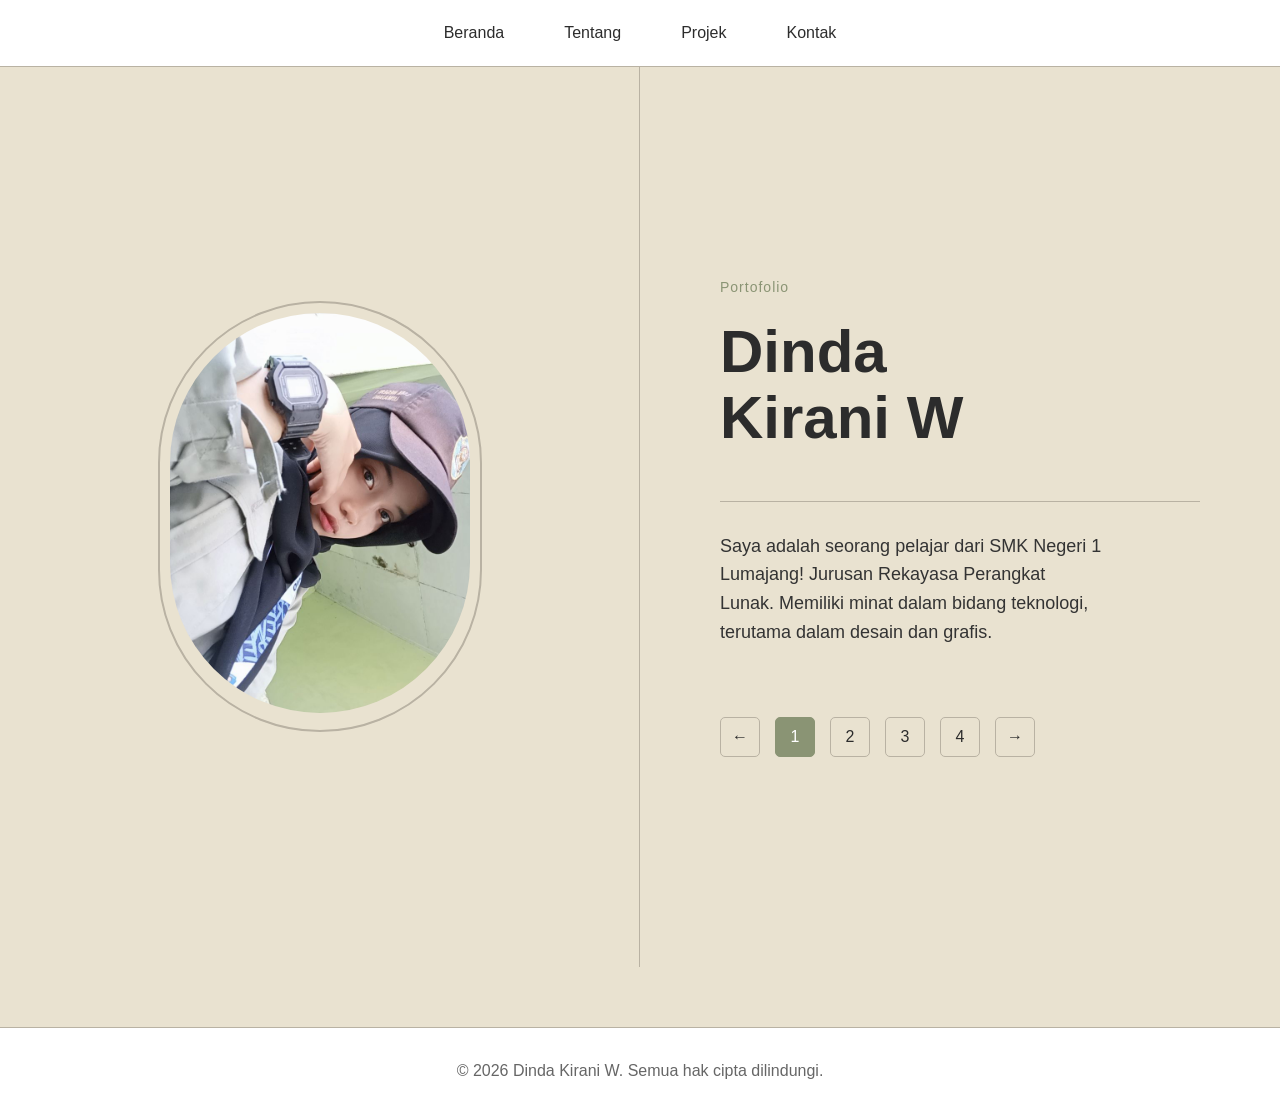
==== index.html @ b2820e66 "menambahkan file" ====
<!DOCTYPE html>
<html lang="id">
<head>
  <meta charset="UTF-8">
  <meta name="viewport" content="width=device-width, initial-scale=1.0">
  <title>Portfolio - Home</title>
  <link rel="stylesheet" href="style.css">
</head>
<body>

  <header>
    <nav>
      <ul>
        <li><a href="index.html">Beranda</a></li>
        <li><a href="about.html">Tentang</a></li>
        <li><a href="portfolio.html">Projek</a></li>
        <li><a href="contactg.html">Kontak</a></li>
      </ul>
    </nav>
  </header>

  <div class="container">

    <div class="left">
      <div class="photo-frame">
        <img src="img/dinda.jpeg" alt="Foto Profil">
      </div>
    </div>

    <div class="right">
      <p class="small-text">Portofolio</p>
      <h1>Dinda<br>Kirani W</h1>

      <div class="line"></div>

      <p class="desc">
        Saya adalah seorang pelajar dari SMK Negeri 1 Lumajang!
        Jurusan Rekayasa Perangkat Lunak.
        Memiliki minat dalam bidang teknologi, terutama dalam desain dan grafis.
      </p>

      <div class="pagination">
        <a href="index.html" class="nav-btn prev">←</a>

        <a href="index.html" class="nav-btn page active">1</a>
        <a href="about.html" class="nav-btn page">2</a>
        <a href="portfolio.html" class="nav-btn page">3</a>
        <a href="contactg.html" class="nav-btn page">4</a>

        <a href="about.html" class="nav-btn next">→</a>
      </div>

    </div>

  </div>

  <footer>
    <p>&copy; 2026 Dinda Kirani W. Semua hak cipta dilindungi.</p>
  </footer>

</body>
</html>
---- style.css ----
* {
  margin: 0;
  padding: 0;
  box-sizing: border-box;
  font-family: 'Segoe UI', Tahoma, Geneva, Verdana, sans-serif;
}

body {
  background-color: #e9e2d0;
  color: #333;
  line-height: 1.6;
}

/* Header & Navigation */
header {
  background-color: #fff;
  border-bottom: 1px solid #b9b2a3;
  position: sticky;
  top: 0;
  z-index: 100;
}

nav ul {
  list-style: none;
  display: flex;
  justify-content: center;
  flex-wrap: wrap;
  padding: 20px 0;
}

nav li {
  margin: 0 30px;
}

nav a {
  text-decoration: none;
  color: #2c2c2c;
  font-size: 16px;
  font-weight: 500;
  transition: color 0.3s ease;
}

nav a:hover {
  color: #8a9474;
}

/* Main Container untuk Home */
.container {
  display: flex;
  height: 100vh;
}

.left {
  width: 50%;
  display: flex;
  justify-content: center;
  align-items: center;
  border-right: 1px solid #b9b2a3;
}

.photo-frame {
  border: 2px solid #b9b2a3;
  padding: 10px;
  border-radius: 200px;
}

.photo-frame img {
  width: 300px;
  height: 400px;
  object-fit: cover;
  border-radius: 200px;
}

.right {
  width: 50%;
  padding: 80px;
  display: flex;
  flex-direction: column;
  justify-content: center;
}

.small-text {
  color: #8a9474;
  margin-bottom: 20px;
  font-size: 14px;
  letter-spacing: 1px;
}

h1 {
  font-size: 60px;
  line-height: 1.1;
  color: #2c2c2c;
  margin-bottom: 20px;
}

h2 {
  font-size: 40px;
  color: #2c2c2c;
  margin-bottom: 30px;
}

.line {
  width: 100%;
  height: 1px;
  background-color: #b9b2a3;
  margin: 30px 0;
}

.desc {
  width: 80%;
  font-size: 18px;
  color: #333;
  margin-bottom: 40px;
}

/* Pagination */
.pagination {
  display: flex;
  align-items: center;
  gap: 15px;
  margin-top: 30px;
}

.nav-btn {
  text-decoration: none;
  color: #2c2c2c;
  display: inline-flex;
  align-items: center;
  justify-content: center;
  width: 40px;
  height: 40px;
  border: 1px solid #b9b2a3;
  border-radius: 5px;
  transition: all 0.3s ease;
  font-weight: 500;
}

.nav-btn:hover {
  background-color: #8a9474;
  color: #fff;
  border-color: #8a9474;
}

.nav-btn.active {
  background-color: #8a9474;
  color: #fff;
  border-color: #8a9474;
}

/* Main Content */
main {
  max-width: 800px;
  margin: 60px auto;
  padding: 0 20px;
}

/* Form Styling */
form {
  display: flex;
  flex-direction: column;
  gap: 20px;
  margin-top: 30px;
  background-color: #fff;
  padding: 30px;
  border-radius: 10px;
  box-shadow: 0 2px 10px rgba(0, 0, 0, 0.05);
}

label {
  font-weight: 600;
  color: #2c2c2c;
  margin-bottom: 8px;
}

input,
textarea {
  padding: 12px;
  border: 1px solid #b9b2a3;
  border-radius: 5px;
  font-size: 16px;
  font-family: inherit;
  transition: border-color 0.3s ease;
}

input:focus,
textarea:focus {
  outline: none;
  border-color: #8a9474;
  box-shadow: 0 0 5px rgba(138, 148, 116, 0.3);
}

button {
  padding: 12px 30px;
  background-color: #8a9474;
  color: #fff;
  border: none;
  border-radius: 5px;
  font-size: 16px;
  font-weight: 600;
  cursor: pointer;
  transition: background-color 0.3s ease;
}

button:hover {
  background-color: #6b7a59;
}

/* Footer */
footer {
  background-color: #fff;
  border-top: 1px solid #b9b2a3;
  text-align: center;
  padding: 30px 20px;
  margin-top: 60px;
  color: #666;
}

/* About Page */
.about-content {
  background-color: #fff;
  padding: 40px;
  border-radius: 10px;
  box-shadow: 0 2px 10px rgba(0, 0, 0, 0.05);
}

/* Responsive Design */
@media (max-width: 768px) {
  .container {
    flex-direction: column;
    height: auto;
  }

  .left {
    width: 100%;
    border-right: none;
    border-bottom: 1px solid #b9b2a3;
    padding: 40px 20px;
  }

  .photo-frame img {
    width: 200px;
    height: 300px;
  }

  .right {
    width: 100%;
    padding: 40px 20px;
  }

  h1 {
    font-size: 40px;
  }

  .desc {
    width: 100%;
  }

  nav ul {
    flex-direction: column;
    align-items: center;
  }

  nav li {
    margin: 10px 0;
  }

  main {
    margin: 30px auto;
  }
}
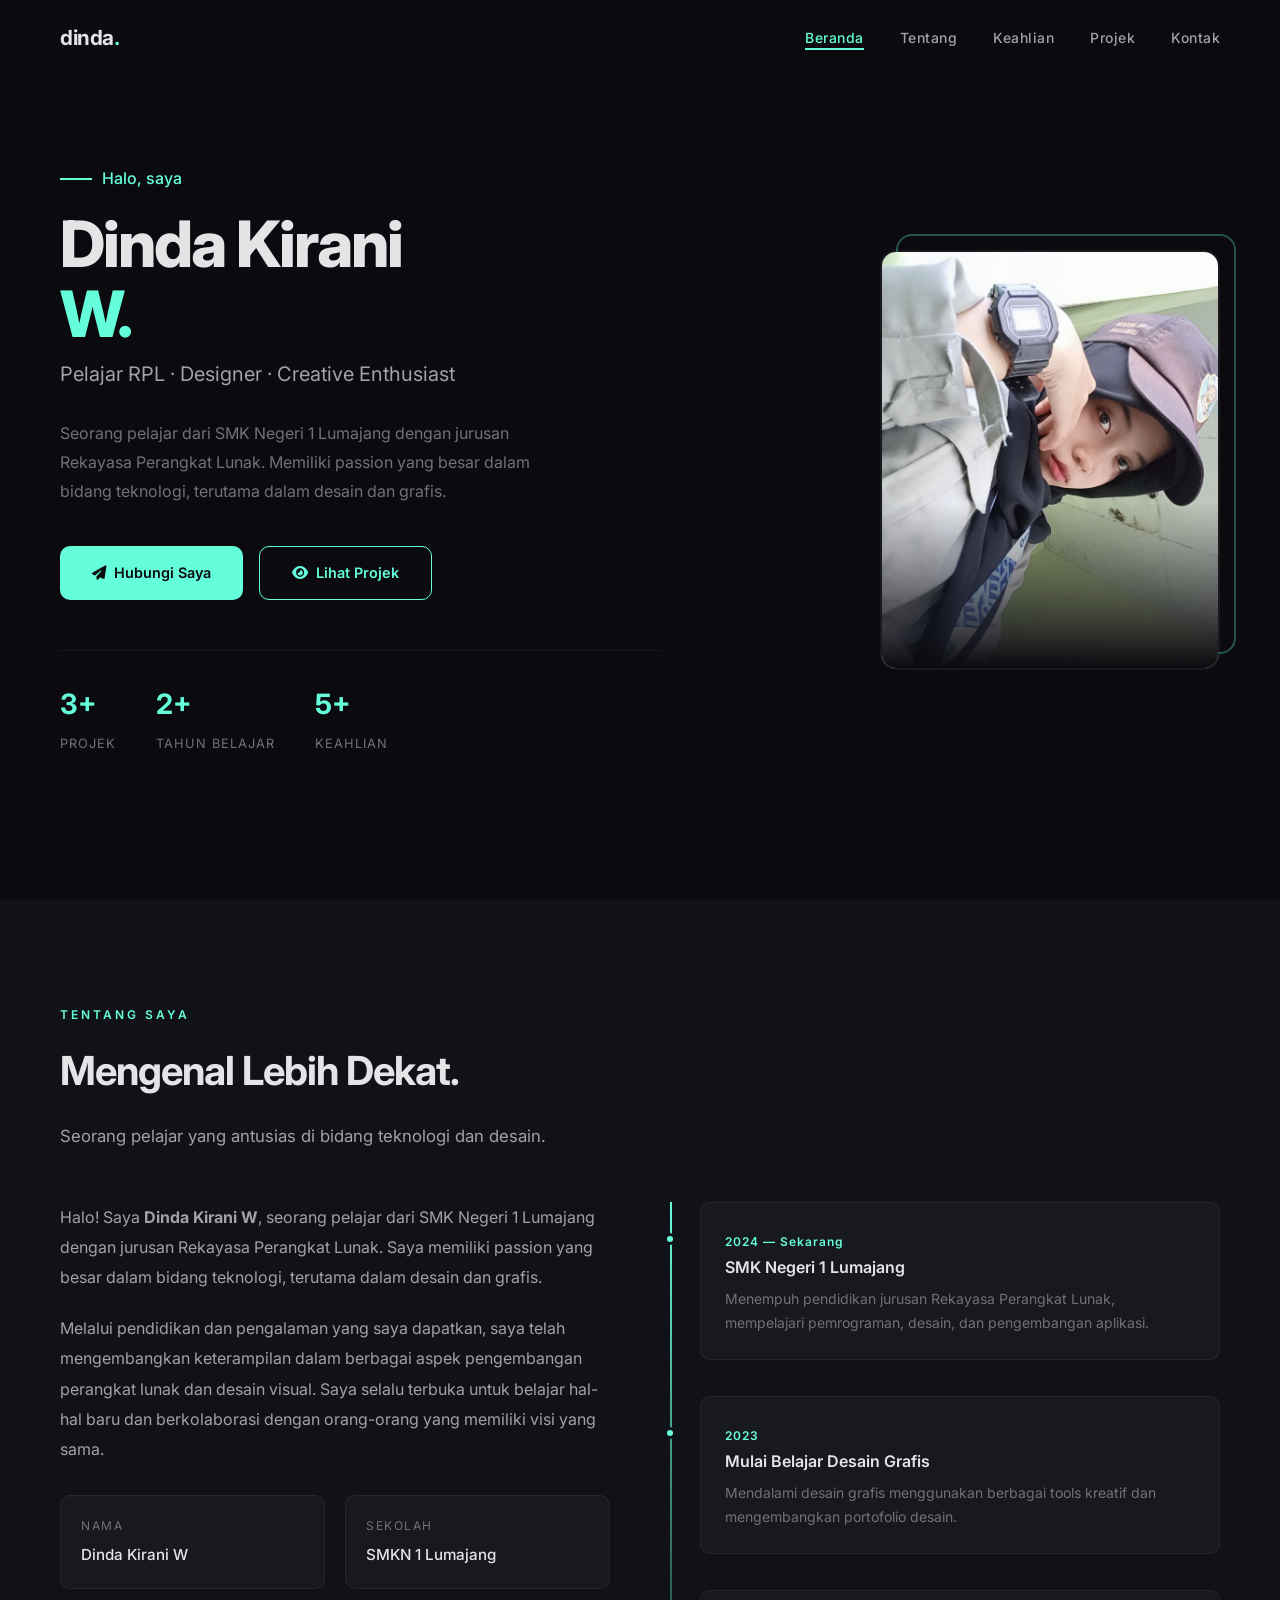
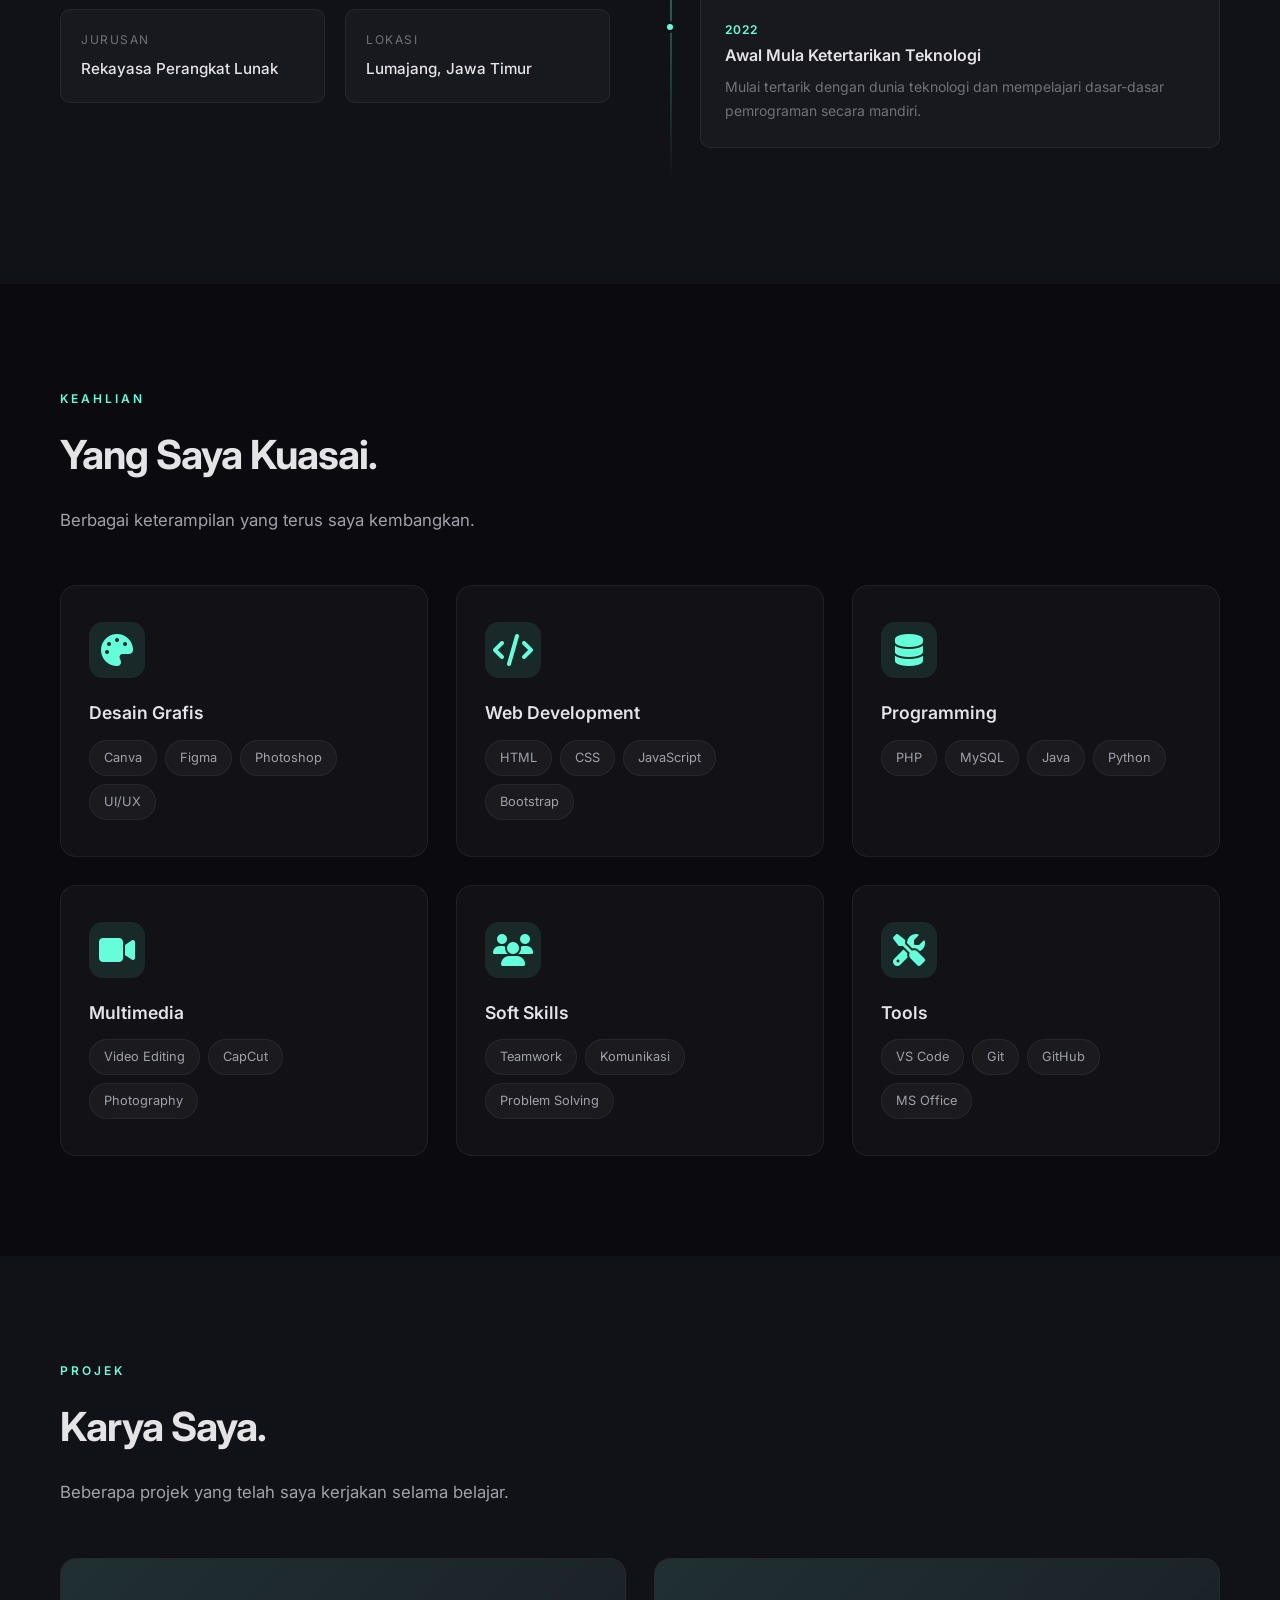
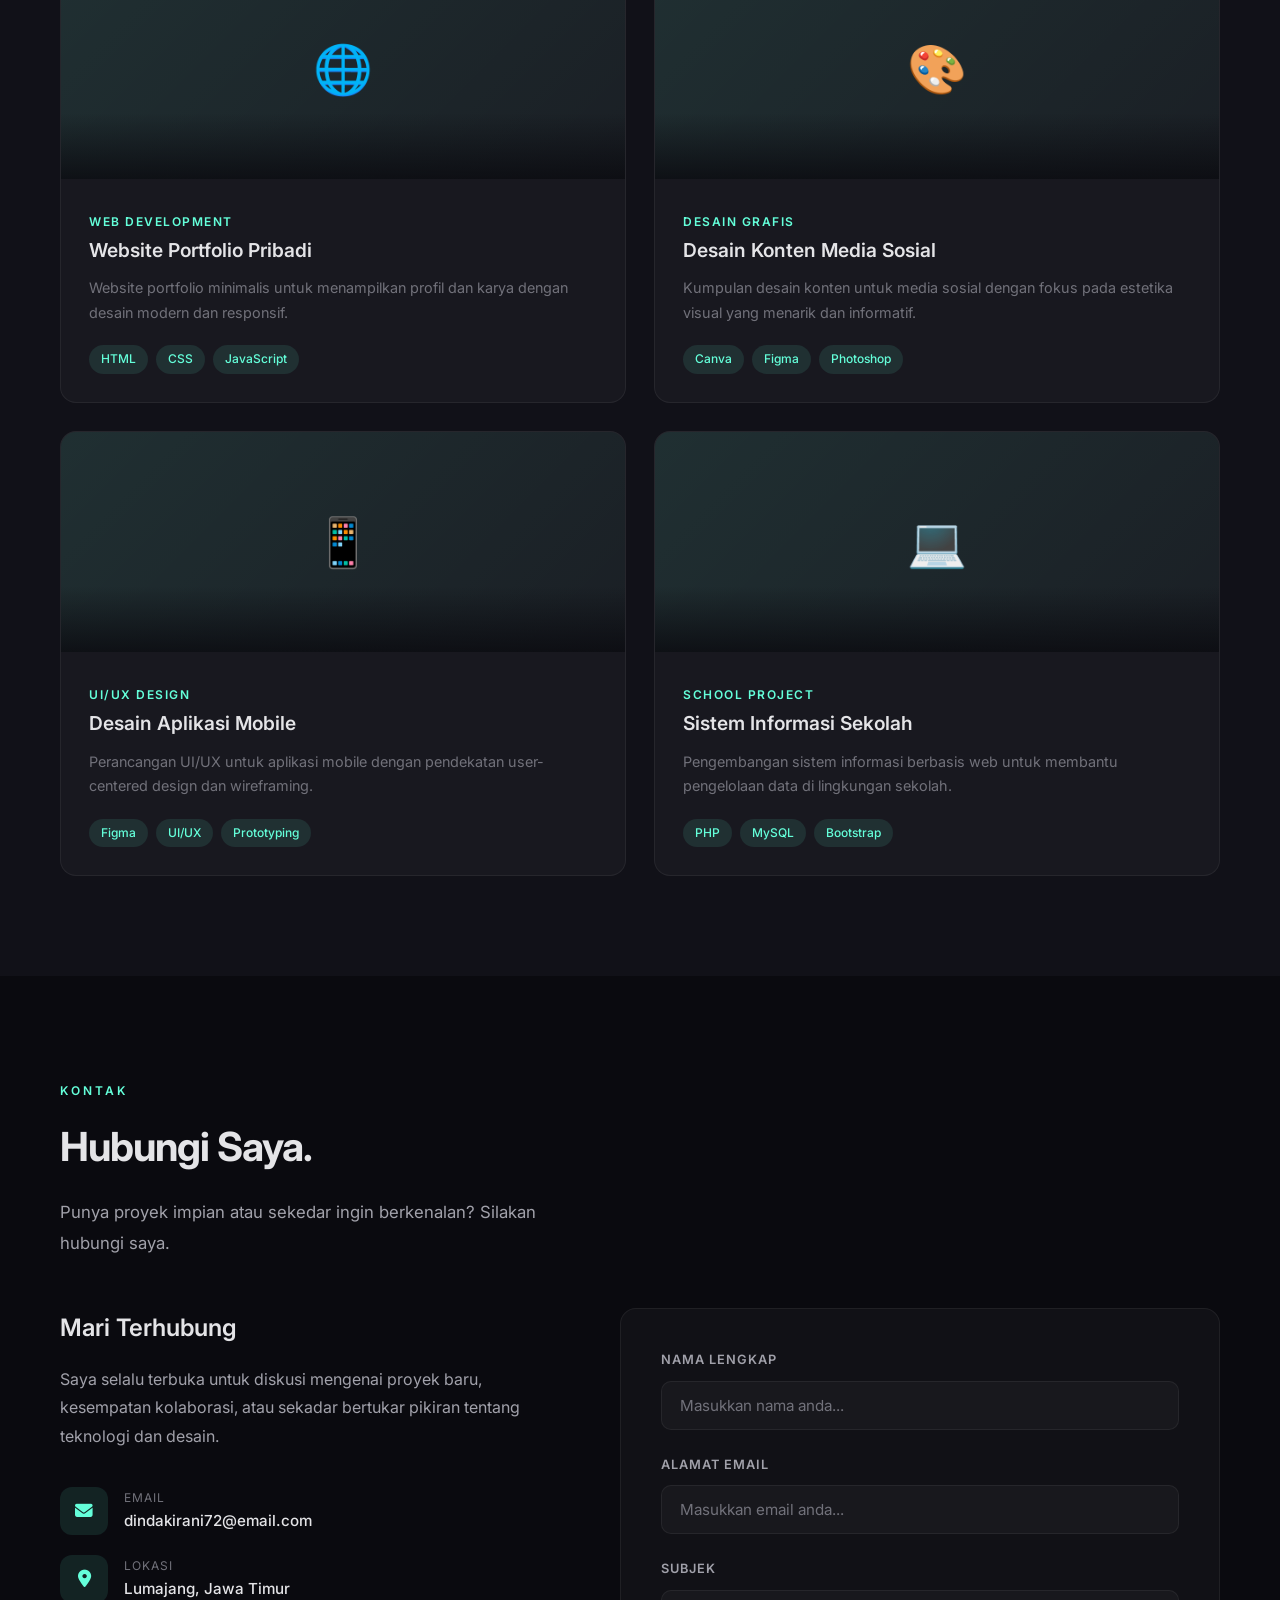
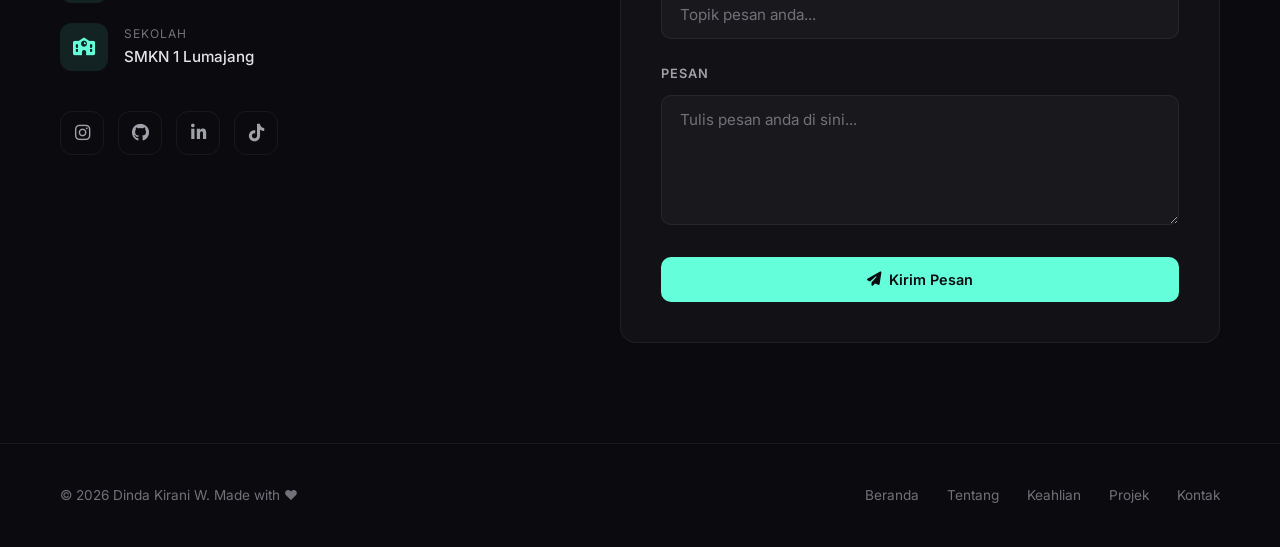
==== commit efcf6f51: "perbaikan tampilan" ====
--- a/index.html
+++ b/index.html
@@ -1,62 +1,424 @@
 <!DOCTYPE html>
 <html lang="id">
+
 <head>
   <meta charset="UTF-8">
   <meta name="viewport" content="width=device-width, initial-scale=1.0">
-  <title>Portfolio - Home</title>
+  <title>Dinda Kirani W — Portfolio</title>
+  <meta name="description"
+    content="Portfolio Dinda Kirani W — Pelajar RPL SMK Negeri 1 Lumajang yang memiliki passion di bidang desain & teknologi.">
+  <link rel="preconnect" href="https://fonts.googleapis.com">
+  <link rel="preconnect" href="https://fonts.gstatic.com" crossorigin>
+  <link href="https://fonts.googleapis.com/css2?family=Inter:wght@400;500;600;700;800&display=swap" rel="stylesheet">
+  <link rel="stylesheet" href="https://cdnjs.cloudflare.com/ajax/libs/font-awesome/6.5.1/css/all.min.css">
   <link rel="stylesheet" href="style.css">
 </head>
+
 <body>
 
-  <header>
-    <nav>
-      <ul>
-        <li><a href="index.html">Beranda</a></li>
-        <li><a href="about.html">Tentang</a></li>
-        <li><a href="portfolio.html">Projek</a></li>
-        <li><a href="contactg.html">Kontak</a></li>
-      </ul>
-    </nav>
-  </header>
-
-  <div class="container">
-
-    <div class="left">
-      <div class="photo-frame">
-        <img src="img/dinda.jpeg" alt="Foto Profil">
-      </div>
-    </div>
-
-    <div class="right">
-      <p class="small-text">Portofolio</p>
-      <h1>Dinda<br>Kirani W</h1>
-
-      <div class="line"></div>
-
-      <p class="desc">
-        Saya adalah seorang pelajar dari SMK Negeri 1 Lumajang!
-        Jurusan Rekayasa Perangkat Lunak.
-        Memiliki minat dalam bidang teknologi, terutama dalam desain dan grafis.
+  <!-- ===== Navbar ===== -->
+  <nav class="navbar" id="navbar">
+    <a href="#hero" class="nav-logo">dinda<span>.</span></a>
+    <ul class="nav-links" id="navLinks">
+      <li><a href="#hero" class="active">Beranda</a></li>
+      <li><a href="#about">Tentang</a></li>
+      <li><a href="#skills">Keahlian</a></li>
+      <li><a href="#portfolio">Projek</a></li>
+      <li><a href="#contact">Kontak</a></li>
+    </ul>
+    <div class="menu-toggle" id="menuToggle" onclick="toggleMenu()">
+      <span></span>
+      <span></span>
+      <span></span>
+    </div>
+  </nav>
+
+  <!-- ===== Hero Section ===== -->
+  <section class="hero" id="hero">
+    <div class="hero-content">
+      <p class="hero-greeting">Halo, saya</p>
+      <h1 class="hero-name">Dinda Kirani<br><span class="accent">W.</span></h1>
+      <p class="hero-role">Pelajar RPL · Designer · Creative Enthusiast</p>
+      <p class="hero-desc">
+        Seorang pelajar dari SMK Negeri 1 Lumajang dengan jurusan Rekayasa Perangkat Lunak.
+        Memiliki passion yang besar dalam bidang teknologi, terutama dalam desain dan grafis.
       </p>
-
-      <div class="pagination">
-        <a href="index.html" class="nav-btn prev">←</a>
-
-        <a href="index.html" class="nav-btn page active">1</a>
-        <a href="about.html" class="nav-btn page">2</a>
-        <a href="portfolio.html" class="nav-btn page">3</a>
-        <a href="contactg.html" class="nav-btn page">4</a>
-
-        <a href="about.html" class="nav-btn next">→</a>
-      </div>
-
-    </div>
-
-  </div>
-
-  <footer>
-    <p>&copy; 2026 Dinda Kirani W. Semua hak cipta dilindungi.</p>
+      <div class="hero-buttons">
+        <a href="#contact" class="btn btn-primary">
+          <i class="fas fa-paper-plane"></i> Hubungi Saya
+        </a>
+        <a href="#portfolio" class="btn btn-outline">
+          <i class="fas fa-eye"></i> Lihat Projek
+        </a>
+      </div>
+      <div class="hero-stats">
+        <div class="stat-item">
+          <h3>3+</h3>
+          <p>Projek</p>
+        </div>
+        <div class="stat-item">
+          <h3>2+</h3>
+          <p>Tahun Belajar</p>
+        </div>
+        <div class="stat-item">
+          <h3>5+</h3>
+          <p>Keahlian</p>
+        </div>
+      </div>
+    </div>
+    <div class="hero-image">
+      <div class="hero-image-wrapper">
+        <img src="img/dinda.jpeg" alt="Foto Dinda Kirani W">
+      </div>
+      <div class="hero-image-decoration"></div>
+    </div>
+  </section>
+
+  <!-- ===== About Section ===== -->
+  <section class="about" id="about">
+    <span class="section-label reveal">Tentang Saya</span>
+    <h2 class="section-title reveal">Mengenal Lebih Dekat<span class="accent">.</span></h2>
+    <p class="section-subtitle reveal">Seorang pelajar yang antusias di bidang teknologi dan desain.</p>
+
+    <div class="about-grid">
+      <div class="about-text">
+        <p class="reveal">
+          Halo! Saya <strong>Dinda Kirani W</strong>, seorang pelajar dari SMK Negeri 1 Lumajang dengan jurusan
+          Rekayasa Perangkat Lunak. Saya memiliki passion yang besar dalam bidang teknologi, terutama dalam
+          desain dan grafis.
+        </p>
+        <p class="reveal">
+          Melalui pendidikan dan pengalaman yang saya dapatkan, saya telah mengembangkan keterampilan dalam berbagai
+          aspek
+          pengembangan perangkat lunak dan desain visual. Saya selalu terbuka untuk belajar hal-hal baru dan
+          berkolaborasi
+          dengan orang-orang yang memiliki visi yang sama.
+        </p>
+
+        <div class="about-info-grid reveal">
+          <div class="info-item">
+            <div class="label">Nama</div>
+            <div class="value">Dinda Kirani W</div>
+          </div>
+          <div class="info-item">
+            <div class="label">Sekolah</div>
+            <div class="value">SMKN 1 Lumajang</div>
+          </div>
+          <div class="info-item">
+            <div class="label">Jurusan</div>
+            <div class="value">Rekayasa Perangkat Lunak</div>
+          </div>
+          <div class="info-item">
+            <div class="label">Lokasi</div>
+            <div class="value">Lumajang, Jawa Timur</div>
+          </div>
+        </div>
+      </div>
+
+      <div class="timeline">
+        <div class="timeline-item reveal">
+          <span class="timeline-year">2024 — Sekarang</span>
+          <h4 class="timeline-title">SMK Negeri 1 Lumajang</h4>
+          <p class="timeline-desc">Menempuh pendidikan jurusan Rekayasa Perangkat Lunak, mempelajari pemrograman,
+            desain, dan pengembangan aplikasi.</p>
+        </div>
+        <div class="timeline-item reveal reveal-delay-1">
+          <span class="timeline-year">2023</span>
+          <h4 class="timeline-title">Mulai Belajar Desain Grafis</h4>
+          <p class="timeline-desc">Mendalami desain grafis menggunakan berbagai tools kreatif dan mengembangkan
+            portofolio desain.</p>
+        </div>
+        <div class="timeline-item reveal reveal-delay-2">
+          <span class="timeline-year">2022</span>
+          <h4 class="timeline-title">Awal Mula Ketertarikan Teknologi</h4>
+          <p class="timeline-desc">Mulai tertarik dengan dunia teknologi dan mempelajari dasar-dasar pemrograman secara
+            mandiri.</p>
+        </div>
+      </div>
+    </div>
+  </section>
+
+  <!-- ===== Skills Section ===== -->
+  <section class="skills" id="skills">
+    <span class="section-label reveal">Keahlian</span>
+    <h2 class="section-title reveal">Yang Saya Kuasai<span class="accent">.</span></h2>
+    <p class="section-subtitle reveal">Berbagai keterampilan yang terus saya kembangkan.</p>
+
+    <div class="skills-grid">
+      <div class="skill-card reveal">
+        <div class="skill-icon"><i class="fas fa-palette"></i></div>
+        <h3>Desain Grafis</h3>
+        <div class="skill-tags">
+          <span class="skill-tag">Canva</span>
+          <span class="skill-tag">Figma</span>
+          <span class="skill-tag">Photoshop</span>
+          <span class="skill-tag">UI/UX</span>
+        </div>
+      </div>
+
+      <div class="skill-card reveal reveal-delay-1">
+        <div class="skill-icon"><i class="fas fa-code"></i></div>
+        <h3>Web Development</h3>
+        <div class="skill-tags">
+          <span class="skill-tag">HTML</span>
+          <span class="skill-tag">CSS</span>
+          <span class="skill-tag">JavaScript</span>
+          <span class="skill-tag">Bootstrap</span>
+        </div>
+      </div>
+
+      <div class="skill-card reveal reveal-delay-2">
+        <div class="skill-icon"><i class="fas fa-database"></i></div>
+        <h3>Programming</h3>
+        <div class="skill-tags">
+          <span class="skill-tag">PHP</span>
+          <span class="skill-tag">MySQL</span>
+          <span class="skill-tag">Java</span>
+          <span class="skill-tag">Python</span>
+        </div>
+      </div>
+
+      <div class="skill-card reveal reveal-delay-1">
+        <div class="skill-icon"><i class="fas fa-video"></i></div>
+        <h3>Multimedia</h3>
+        <div class="skill-tags">
+          <span class="skill-tag">Video Editing</span>
+          <span class="skill-tag">CapCut</span>
+          <span class="skill-tag">Photography</span>
+        </div>
+      </div>
+
+      <div class="skill-card reveal reveal-delay-2">
+        <div class="skill-icon"><i class="fas fa-users"></i></div>
+        <h3>Soft Skills</h3>
+        <div class="skill-tags">
+          <span class="skill-tag">Teamwork</span>
+          <span class="skill-tag">Komunikasi</span>
+          <span class="skill-tag">Problem Solving</span>
+        </div>
+      </div>
+
+      <div class="skill-card reveal reveal-delay-3">
+        <div class="skill-icon"><i class="fas fa-tools"></i></div>
+        <h3>Tools</h3>
+        <div class="skill-tags">
+          <span class="skill-tag">VS Code</span>
+          <span class="skill-tag">Git</span>
+          <span class="skill-tag">GitHub</span>
+          <span class="skill-tag">MS Office</span>
+        </div>
+      </div>
+    </div>
+  </section>
+
+  <!-- ===== Portfolio Section ===== -->
+  <section class="portfolio" id="portfolio">
+    <span class="section-label reveal">Projek</span>
+    <h2 class="section-title reveal">Karya Saya<span class="accent">.</span></h2>
+    <p class="section-subtitle reveal">Beberapa projek yang telah saya kerjakan selama belajar.</p>
+
+    <div class="portfolio-grid">
+      <div class="project-card reveal">
+        <div class="project-image">🌐</div>
+        <div class="project-info">
+          <span class="project-label">Web Development</span>
+          <h3>Website Portfolio Pribadi</h3>
+          <p>Website portfolio minimalis untuk menampilkan profil dan karya dengan desain modern dan responsif.</p>
+          <div class="project-tags">
+            <span class="project-tag">HTML</span>
+            <span class="project-tag">CSS</span>
+            <span class="project-tag">JavaScript</span>
+          </div>
+        </div>
+      </div>
+
+      <div class="project-card reveal reveal-delay-1">
+        <div class="project-image">🎨</div>
+        <div class="project-info">
+          <span class="project-label">Desain Grafis</span>
+          <h3>Desain Konten Media Sosial</h3>
+          <p>Kumpulan desain konten untuk media sosial dengan fokus pada estetika visual yang menarik dan informatif.
+          </p>
+          <div class="project-tags">
+            <span class="project-tag">Canva</span>
+            <span class="project-tag">Figma</span>
+            <span class="project-tag">Photoshop</span>
+          </div>
+        </div>
+      </div>
+
+      <div class="project-card reveal reveal-delay-2">
+        <div class="project-image">📱</div>
+        <div class="project-info">
+          <span class="project-label">UI/UX Design</span>
+          <h3>Desain Aplikasi Mobile</h3>
+          <p>Perancangan UI/UX untuk aplikasi mobile dengan pendekatan user-centered design dan wireframing.</p>
+          <div class="project-tags">
+            <span class="project-tag">Figma</span>
+            <span class="project-tag">UI/UX</span>
+            <span class="project-tag">Prototyping</span>
+          </div>
+        </div>
+      </div>
+
+      <div class="project-card reveal reveal-delay-3">
+        <div class="project-image">💻</div>
+        <div class="project-info">
+          <span class="project-label">School Project</span>
+          <h3>Sistem Informasi Sekolah</h3>
+          <p>Pengembangan sistem informasi berbasis web untuk membantu pengelolaan data di lingkungan sekolah.</p>
+          <div class="project-tags">
+            <span class="project-tag">PHP</span>
+            <span class="project-tag">MySQL</span>
+            <span class="project-tag">Bootstrap</span>
+          </div>
+        </div>
+      </div>
+    </div>
+  </section>
+
+  <!-- ===== Contact Section ===== -->
+  <section class="contact" id="contact">
+    <span class="section-label reveal">Kontak</span>
+    <h2 class="section-title reveal">Hubungi Saya<span class="accent">.</span></h2>
+    <p class="section-subtitle reveal">Punya proyek impian atau sekedar ingin berkenalan? Silakan hubungi saya.</p>
+
+    <div class="contact-wrapper">
+      <div class="contact-info reveal">
+        <h3>Mari Terhubung</h3>
+        <p>Saya selalu terbuka untuk diskusi mengenai proyek baru, kesempatan kolaborasi, atau sekadar bertukar pikiran
+          tentang teknologi dan desain.</p>
+
+        <div class="contact-details">
+          <div class="contact-item">
+            <div class="contact-item-icon">
+              <i class="fas fa-envelope"></i>
+            </div>
+            <div class="contact-item-text">
+              <div class="label">Email</div>
+              <div class="value">dindakirani72@email.com</div>
+            </div>
+          </div>
+          <div class="contact-item">
+            <div class="contact-item-icon">
+              <i class="fas fa-map-marker-alt"></i>
+            </div>
+            <div class="contact-item-text">
+              <div class="label">Lokasi</div>
+              <div class="value">Lumajang, Jawa Timur</div>
+            </div>
+          </div>
+          <div class="contact-item">
+            <div class="contact-item-icon">
+              <i class="fas fa-school"></i>
+            </div>
+            <div class="contact-item-text">
+              <div class="label">Sekolah</div>
+              <div class="value">SMKN 1 Lumajang</div>
+            </div>
+          </div>
+        </div>
+
+        <div class="social-links">
+          <a href="#" class="social-link" title="Instagram"><i class="fab fa-instagram"></i></a>
+          <a href="#" class="social-link" title="GitHub"><i class="fab fa-github"></i></a>
+          <a href="#" class="social-link" title="LinkedIn"><i class="fab fa-linkedin-in"></i></a>
+          <a href="#" class="social-link" title="TikTok"><i class="fab fa-tiktok"></i></a>
+        </div>
+      </div>
+
+      <form class="contact-form reveal reveal-delay-1" action="#" method="get" id="contactForm">
+        <div class="form-group">
+          <label for="nama">Nama Lengkap</label>
+          <input type="text" id="nama" name="nama" placeholder="Masukkan nama anda..." required>
+        </div>
+        <div class="form-group">
+          <label for="email">Alamat Email</label>
+          <input type="email" id="email" name="email" placeholder="Masukkan email anda..." required>
+        </div>
+        <div class="form-group">
+          <label for="subjek">Subjek</label>
+          <input type="text" id="subjek" name="subjek" placeholder="Topik pesan anda...">
+        </div>
+        <div class="form-group">
+          <label for="pesan">Pesan</label>
+          <textarea id="pesan" name="pesan" placeholder="Tulis pesan anda di sini..." required></textarea>
+        </div>
+        <button type="submit" class="btn btn-primary btn-submit">
+          <i class="fas fa-paper-plane"></i> Kirim Pesan
+        </button>
+      </form>
+    </div>
+  </section>
+
+  <!-- ===== Footer ===== -->
+  <footer class="footer">
+    <p>&copy; 2026 Dinda Kirani W. Made with <span class="accent">♥</span></p>
+    <div class="footer-links">
+      <a href="#hero">Beranda</a>
+      <a href="#about">Tentang</a>
+      <a href="#skills">Keahlian</a>
+      <a href="#portfolio">Projek</a>
+      <a href="#contact">Kontak</a>
+    </div>
   </footer>
 
+  <!-- ===== JavaScript ===== -->
+  <script>
+    // Navbar scroll effect
+    const navbar = document.getElementById('navbar');
+    window.addEventListener('scroll', () => {
+      navbar.classList.toggle('scrolled', window.scrollY > 50);
+    });
+
+    // Mobile menu toggle
+    function toggleMenu() {
+      document.getElementById('navLinks').classList.toggle('open');
+    }
+
+    // Close mobile menu on link click
+    document.querySelectorAll('.nav-links a').forEach(link => {
+      link.addEventListener('click', () => {
+        document.getElementById('navLinks').classList.remove('open');
+      });
+    });
+
+    // Active nav link on scroll
+    const sections = document.querySelectorAll('section');
+    const navLinks = document.querySelectorAll('.nav-links a');
+
+    window.addEventListener('scroll', () => {
+      let current = '';
+      sections.forEach(section => {
+        const top = section.offsetTop - 100;
+        if (scrollY >= top) {
+          current = section.getAttribute('id');
+        }
+      });
+      navLinks.forEach(link => {
+        link.classList.remove('active');
+        if (link.getAttribute('href') === `#${current}`) {
+          link.classList.add('active');
+        }
+      });
+    });
+
+    // Scroll reveal animation
+    const revealElements = document.querySelectorAll('.reveal');
+    const revealObserver = new IntersectionObserver((entries) => {
+      entries.forEach(entry => {
+        if (entry.isIntersecting) {
+          entry.target.classList.add('visible');
+        }
+      });
+    }, {
+      threshold: 0.1,
+      rootMargin: '0px 0px -50px 0px'
+    });
+
+    revealElements.forEach(el => revealObserver.observe(el));
+  </script>
+
 </body>
+
 </html>
--- a/style.css
+++ b/style.css
@@ -1,270 +1,990 @@
-* {
+/* ===== CSS Custom Properties ===== */
+:root {
+  --bg-primary: #0a0a0f;
+  --bg-secondary: #111118;
+  --bg-card: rgba(255, 255, 255, 0.03);
+  --bg-card-hover: rgba(255, 255, 255, 0.06);
+  --text-primary: #e4e4e7;
+  --text-secondary: #a1a1aa;
+  --text-muted: #71717a;
+  --accent: #64ffda;
+  --accent-dim: rgba(100, 255, 218, 0.1);
+  --accent-glow: rgba(100, 255, 218, 0.15);
+  --border: rgba(255, 255, 255, 0.06);
+  --border-hover: rgba(255, 255, 255, 0.12);
+  --font-main: 'Inter', -apple-system, BlinkMacSystemFont, sans-serif;
+  --radius: 16px;
+  --radius-sm: 10px;
+  --transition: 0.3s cubic-bezier(0.4, 0, 0.2, 1);
+}
+
+/* ===== Reset & Base ===== */
+*,
+*::before,
+*::after {
   margin: 0;
   padding: 0;
   box-sizing: border-box;
-  font-family: 'Segoe UI', Tahoma, Geneva, Verdana, sans-serif;
+}
+
+html {
+  scroll-behavior: smooth;
+  scroll-padding-top: 80px;
 }
 
 body {
-  background-color: #e9e2d0;
-  color: #333;
-  line-height: 1.6;
-}
-
-/* Header & Navigation */
-header {
-  background-color: #fff;
-  border-bottom: 1px solid #b9b2a3;
-  position: sticky;
+  font-family: var(--font-main);
+  background-color: var(--bg-primary);
+  color: var(--text-primary);
+  line-height: 1.7;
+  overflow-x: hidden;
+}
+
+a {
+  text-decoration: none;
+  color: inherit;
+}
+
+img {
+  max-width: 100%;
+  display: block;
+}
+
+/* ===== Scrollbar ===== */
+::-webkit-scrollbar {
+  width: 6px;
+}
+::-webkit-scrollbar-track {
+  background: var(--bg-primary);
+}
+::-webkit-scrollbar-thumb {
+  background: var(--text-muted);
+  border-radius: 10px;
+}
+
+/* ===== Navigation ===== */
+.navbar {
+  position: fixed;
   top: 0;
-  z-index: 100;
-}
-
-nav ul {
+  left: 0;
+  width: 100%;
+  z-index: 1000;
+  padding: 20px 60px;
+  display: flex;
+  justify-content: space-between;
+  align-items: center;
+  transition: var(--transition);
+  background: transparent;
+}
+
+.navbar.scrolled {
+  background: rgba(10, 10, 15, 0.85);
+  backdrop-filter: blur(20px);
+  -webkit-backdrop-filter: blur(20px);
+  border-bottom: 1px solid var(--border);
+  padding: 14px 60px;
+}
+
+.nav-logo {
+  font-size: 1.3rem;
+  font-weight: 700;
+  letter-spacing: -0.5px;
+  color: var(--text-primary);
+}
+
+.nav-logo span {
+  color: var(--accent);
+}
+
+.nav-links {
   list-style: none;
   display: flex;
-  justify-content: center;
+  gap: 36px;
+}
+
+.nav-links a {
+  font-size: 0.875rem;
+  font-weight: 500;
+  color: var(--text-secondary);
+  letter-spacing: 0.5px;
+  position: relative;
+  transition: var(--transition);
+}
+
+.nav-links a::after {
+  content: '';
+  position: absolute;
+  bottom: -4px;
+  left: 0;
+  width: 0;
+  height: 2px;
+  background: var(--accent);
+  transition: var(--transition);
+}
+
+.nav-links a:hover,
+.nav-links a.active {
+  color: var(--accent);
+}
+
+.nav-links a:hover::after,
+.nav-links a.active::after {
+  width: 100%;
+}
+
+/* Mobile Menu */
+.menu-toggle {
+  display: none;
+  flex-direction: column;
+  gap: 5px;
+  cursor: pointer;
+  z-index: 1001;
+}
+
+.menu-toggle span {
+  width: 24px;
+  height: 2px;
+  background: var(--text-primary);
+  border-radius: 2px;
+  transition: var(--transition);
+}
+
+/* ===== Sections ===== */
+section {
+  padding: 100px 60px;
+  position: relative;
+}
+
+.section-label {
+  display: inline-block;
+  font-size: 0.75rem;
+  font-weight: 600;
+  letter-spacing: 3px;
+  text-transform: uppercase;
+  color: var(--accent);
+  margin-bottom: 12px;
+}
+
+.section-title {
+  font-size: 2.5rem;
+  font-weight: 700;
+  color: var(--text-primary);
+  margin-bottom: 16px;
+  letter-spacing: -1px;
+}
+
+.section-subtitle {
+  font-size: 1.05rem;
+  color: var(--text-secondary);
+  max-width: 540px;
+  line-height: 1.8;
+}
+
+/* ===== Hero Section ===== */
+.hero {
+  min-height: 100vh;
+  display: flex;
+  align-items: center;
+  justify-content: space-between;
+  gap: 60px;
+  padding-top: 120px;
+}
+
+.hero-content {
+  flex: 1;
+  max-width: 600px;
+}
+
+.hero-greeting {
+  font-size: 1rem;
+  font-weight: 500;
+  color: var(--accent);
+  margin-bottom: 16px;
+  display: flex;
+  align-items: center;
+  gap: 10px;
+}
+
+.hero-greeting::before {
+  content: '';
+  display: inline-block;
+  width: 32px;
+  height: 2px;
+  background: var(--accent);
+}
+
+.hero-name {
+  font-size: 4rem;
+  font-weight: 800;
+  line-height: 1.1;
+  letter-spacing: -2px;
+  color: var(--text-primary);
+  margin-bottom: 8px;
+}
+
+.hero-name .accent {
+  color: var(--accent);
+}
+
+.hero-role {
+  font-size: 1.25rem;
+  color: var(--text-secondary);
+  font-weight: 400;
+  margin-bottom: 28px;
+}
+
+.hero-desc {
+  font-size: 1rem;
+  color: var(--text-muted);
+  max-width: 480px;
+  line-height: 1.8;
+  margin-bottom: 40px;
+}
+
+.hero-buttons {
+  display: flex;
+  gap: 16px;
   flex-wrap: wrap;
-  padding: 20px 0;
-}
-
-nav li {
-  margin: 0 30px;
-}
-
-nav a {
-  text-decoration: none;
-  color: #2c2c2c;
-  font-size: 16px;
-  font-weight: 500;
-  transition: color 0.3s ease;
-}
-
-nav a:hover {
-  color: #8a9474;
-}
-
-/* Main Container untuk Home */
-.container {
-  display: flex;
-  height: 100vh;
-}
-
-.left {
-  width: 50%;
-  display: flex;
-  justify-content: center;
-  align-items: center;
-  border-right: 1px solid #b9b2a3;
-}
-
-.photo-frame {
-  border: 2px solid #b9b2a3;
-  padding: 10px;
-  border-radius: 200px;
-}
-
-.photo-frame img {
-  width: 300px;
-  height: 400px;
-  object-fit: cover;
-  border-radius: 200px;
-}
-
-.right {
-  width: 50%;
-  padding: 80px;
-  display: flex;
-  flex-direction: column;
-  justify-content: center;
-}
-
-.small-text {
-  color: #8a9474;
-  margin-bottom: 20px;
-  font-size: 14px;
-  letter-spacing: 1px;
-}
-
-h1 {
-  font-size: 60px;
-  line-height: 1.1;
-  color: #2c2c2c;
-  margin-bottom: 20px;
-}
-
-h2 {
-  font-size: 40px;
-  color: #2c2c2c;
-  margin-bottom: 30px;
-}
-
-.line {
-  width: 100%;
-  height: 1px;
-  background-color: #b9b2a3;
-  margin: 30px 0;
-}
-
-.desc {
-  width: 80%;
-  font-size: 18px;
-  color: #333;
-  margin-bottom: 40px;
-}
-
-/* Pagination */
-.pagination {
-  display: flex;
-  align-items: center;
-  gap: 15px;
-  margin-top: 30px;
-}
-
-.nav-btn {
-  text-decoration: none;
-  color: #2c2c2c;
+}
+
+.btn {
   display: inline-flex;
   align-items: center;
+  gap: 8px;
+  padding: 14px 32px;
+  border-radius: var(--radius-sm);
+  font-size: 0.9rem;
+  font-weight: 600;
+  font-family: var(--font-main);
+  cursor: pointer;
+  transition: var(--transition);
+  border: none;
+}
+
+.btn-primary {
+  background: var(--accent);
+  color: var(--bg-primary);
+}
+
+.btn-primary:hover {
+  background: #4dd8b5;
+  transform: translateY(-2px);
+  box-shadow: 0 8px 30px rgba(100, 255, 218, 0.25);
+}
+
+.btn-outline {
+  background: transparent;
+  color: var(--accent);
+  border: 1.5px solid var(--accent);
+}
+
+.btn-outline:hover {
+  background: var(--accent-dim);
+  transform: translateY(-2px);
+}
+
+.hero-image {
+  flex-shrink: 0;
+  position: relative;
+}
+
+.hero-image-wrapper {
+  width: 340px;
+  height: 420px;
+  border-radius: var(--radius);
+  overflow: hidden;
+  position: relative;
+  border: 2px solid var(--border);
+}
+
+.hero-image-wrapper::after {
+  content: '';
+  position: absolute;
+  inset: 0;
+  background: linear-gradient(180deg, transparent 60%, var(--bg-primary));
+  pointer-events: none;
+}
+
+.hero-image-wrapper img {
+  width: 100%;
+  height: 100%;
+  object-fit: cover;
+}
+
+.hero-image-decoration {
+  position: absolute;
+  top: -16px;
+  right: -16px;
+  width: 100%;
+  height: 100%;
+  border: 2px solid var(--accent);
+  border-radius: var(--radius);
+  z-index: -1;
+  opacity: 0.3;
+}
+
+.hero-stats {
+  display: flex;
+  gap: 40px;
+  margin-top: 50px;
+  padding-top: 30px;
+  border-top: 1px solid var(--border);
+}
+
+.stat-item h3 {
+  font-size: 1.75rem;
+  font-weight: 700;
+  color: var(--accent);
+}
+
+.stat-item p {
+  font-size: 0.8rem;
+  color: var(--text-muted);
+  text-transform: uppercase;
+  letter-spacing: 1px;
+  margin-top: 4px;
+}
+
+/* ===== About Section ===== */
+.about {
+  background: var(--bg-secondary);
+}
+
+.about-grid {
+  display: grid;
+  grid-template-columns: 1fr 1fr;
+  gap: 60px;
+  margin-top: 50px;
+  align-items: start;
+}
+
+.about-text p {
+  font-size: 1rem;
+  color: var(--text-secondary);
+  line-height: 1.9;
+  margin-bottom: 20px;
+}
+
+.about-info-grid {
+  display: grid;
+  grid-template-columns: 1fr 1fr;
+  gap: 20px;
+  margin-top: 30px;
+}
+
+.info-item {
+  padding: 20px;
+  background: var(--bg-card);
+  border: 1px solid var(--border);
+  border-radius: var(--radius-sm);
+  transition: var(--transition);
+}
+
+.info-item:hover {
+  border-color: var(--border-hover);
+  background: var(--bg-card-hover);
+}
+
+.info-item .label {
+  font-size: 0.75rem;
+  color: var(--text-muted);
+  text-transform: uppercase;
+  letter-spacing: 1.5px;
+  margin-bottom: 6px;
+}
+
+.info-item .value {
+  font-size: 0.95rem;
+  color: var(--text-primary);
+  font-weight: 500;
+}
+
+/* Timeline */
+.timeline {
+  position: relative;
+  padding-left: 30px;
+}
+
+.timeline::before {
+  content: '';
+  position: absolute;
+  left: 0;
+  top: 0;
+  bottom: 0;
+  width: 2px;
+  background: linear-gradient(180deg, var(--accent), transparent);
+}
+
+.timeline-item {
+  position: relative;
+  margin-bottom: 36px;
+  padding: 24px;
+  background: var(--bg-card);
+  border: 1px solid var(--border);
+  border-radius: var(--radius-sm);
+  transition: var(--transition);
+}
+
+.timeline-item:hover {
+  border-color: var(--accent);
+  background: var(--bg-card-hover);
+}
+
+.timeline-item::before {
+  content: '';
+  position: absolute;
+  left: -37px;
+  top: 30px;
+  width: 12px;
+  height: 12px;
+  border-radius: 50%;
+  background: var(--accent);
+  border: 3px solid var(--bg-secondary);
+}
+
+.timeline-year {
+  font-size: 0.75rem;
+  font-weight: 600;
+  color: var(--accent);
+  letter-spacing: 1px;
+  margin-bottom: 6px;
+}
+
+.timeline-title {
+  font-size: 1rem;
+  font-weight: 600;
+  color: var(--text-primary);
+  margin-bottom: 6px;
+}
+
+.timeline-desc {
+  font-size: 0.875rem;
+  color: var(--text-muted);
+  line-height: 1.7;
+}
+
+/* ===== Skills Section ===== */
+.skills-grid {
+  display: grid;
+  grid-template-columns: repeat(3, 1fr);
+  gap: 28px;
+  margin-top: 50px;
+}
+
+.skill-card {
+  padding: 36px 28px;
+  background: var(--bg-card);
+  border: 1px solid var(--border);
+  border-radius: var(--radius);
+  transition: var(--transition);
+  position: relative;
+  overflow: hidden;
+}
+
+.skill-card::before {
+  content: '';
+  position: absolute;
+  top: 0;
+  left: 0;
+  right: 0;
+  height: 3px;
+  background: linear-gradient(90deg, var(--accent), transparent);
+  opacity: 0;
+  transition: var(--transition);
+}
+
+.skill-card:hover {
+  transform: translateY(-4px);
+  border-color: var(--border-hover);
+  background: var(--bg-card-hover);
+}
+
+.skill-card:hover::before {
+  opacity: 1;
+}
+
+.skill-icon {
+  font-size: 2rem;
+  margin-bottom: 20px;
+  display: flex;
+  align-items: center;
   justify-content: center;
-  width: 40px;
-  height: 40px;
-  border: 1px solid #b9b2a3;
-  border-radius: 5px;
-  transition: all 0.3s ease;
+  width: 56px;
+  height: 56px;
+  border-radius: 14px;
+  background: var(--accent-dim);
+  color: var(--accent);
+}
+
+.skill-card h3 {
+  font-size: 1.1rem;
+  font-weight: 600;
+  color: var(--text-primary);
+  margin-bottom: 12px;
+}
+
+.skill-tags {
+  display: flex;
+  flex-wrap: wrap;
+  gap: 8px;
+}
+
+.skill-tag {
+  padding: 6px 14px;
+  background: rgba(255, 255, 255, 0.04);
+  border: 1px solid var(--border);
+  border-radius: 20px;
+  font-size: 0.8rem;
+  color: var(--text-secondary);
+  transition: var(--transition);
+}
+
+.skill-tag:hover {
+  border-color: var(--accent);
+  color: var(--accent);
+  background: var(--accent-dim);
+}
+
+/* ===== Portfolio Section ===== */
+.portfolio {
+  background: var(--bg-secondary);
+}
+
+.portfolio-grid {
+  display: grid;
+  grid-template-columns: repeat(2, 1fr);
+  gap: 28px;
+  margin-top: 50px;
+}
+
+.project-card {
+  background: var(--bg-card);
+  border: 1px solid var(--border);
+  border-radius: var(--radius);
+  overflow: hidden;
+  transition: var(--transition);
+  position: relative;
+}
+
+.project-card:hover {
+  transform: translateY(-6px);
+  border-color: var(--border-hover);
+  box-shadow: 0 20px 50px rgba(0, 0, 0, 0.3);
+}
+
+.project-image {
+  width: 100%;
+  height: 220px;
+  background: linear-gradient(135deg, var(--accent-dim), rgba(100, 255, 218, 0.03));
+  display: flex;
+  align-items: center;
+  justify-content: center;
+  font-size: 3rem;
+  position: relative;
+  overflow: hidden;
+}
+
+.project-image::after {
+  content: '';
+  position: absolute;
+  inset: 0;
+  background: linear-gradient(180deg, transparent 70%, rgba(10, 10, 15, 0.8));
+}
+
+.project-info {
+  padding: 28px;
+}
+
+.project-label {
+  font-size: 0.75rem;
+  font-weight: 600;
+  color: var(--accent);
+  letter-spacing: 1.5px;
+  text-transform: uppercase;
+  margin-bottom: 10px;
+}
+
+.project-card h3 {
+  font-size: 1.2rem;
+  font-weight: 600;
+  color: var(--text-primary);
+  margin-bottom: 10px;
+}
+
+.project-card p {
+  font-size: 0.9rem;
+  color: var(--text-muted);
+  line-height: 1.7;
+  margin-bottom: 20px;
+}
+
+.project-tags {
+  display: flex;
+  flex-wrap: wrap;
+  gap: 8px;
+}
+
+.project-tag {
+  padding: 4px 12px;
+  background: var(--accent-dim);
+  border-radius: 20px;
+  font-size: 0.75rem;
+  color: var(--accent);
   font-weight: 500;
 }
 
-.nav-btn:hover {
-  background-color: #8a9474;
-  color: #fff;
-  border-color: #8a9474;
-}
-
-.nav-btn.active {
-  background-color: #8a9474;
-  color: #fff;
-  border-color: #8a9474;
-}
-
-/* Main Content */
-main {
-  max-width: 800px;
-  margin: 60px auto;
-  padding: 0 20px;
-}
-
-/* Form Styling */
-form {
+/* ===== Contact Section ===== */
+.contact-wrapper {
+  display: grid;
+  grid-template-columns: 1fr 1.2fr;
+  gap: 60px;
+  margin-top: 50px;
+}
+
+.contact-info h3 {
+  font-size: 1.5rem;
+  font-weight: 600;
+  color: var(--text-primary);
+  margin-bottom: 16px;
+}
+
+.contact-info > p {
+  font-size: 1rem;
+  color: var(--text-secondary);
+  line-height: 1.8;
+  margin-bottom: 36px;
+}
+
+.contact-details {
   display: flex;
   flex-direction: column;
   gap: 20px;
-  margin-top: 30px;
-  background-color: #fff;
-  padding: 30px;
-  border-radius: 10px;
-  box-shadow: 0 2px 10px rgba(0, 0, 0, 0.05);
-}
-
-label {
+  margin-bottom: 40px;
+}
+
+.contact-item {
+  display: flex;
+  align-items: center;
+  gap: 16px;
+}
+
+.contact-item-icon {
+  width: 48px;
+  height: 48px;
+  display: flex;
+  align-items: center;
+  justify-content: center;
+  background: var(--accent-dim);
+  border-radius: 12px;
+  flex-shrink: 0;
+}
+
+.contact-item-icon i {
+  font-size: 1.1rem;
+  color: var(--accent);
+}
+
+.contact-item-text .label {
+  font-size: 0.75rem;
+  color: var(--text-muted);
+  text-transform: uppercase;
+  letter-spacing: 1px;
+}
+
+.contact-item-text .value {
+  font-size: 0.95rem;
+  color: var(--text-primary);
+  font-weight: 500;
+}
+
+.social-links {
+  display: flex;
+  gap: 14px;
+}
+
+.social-link {
+  width: 44px;
+  height: 44px;
+  display: flex;
+  align-items: center;
+  justify-content: center;
+  border: 1px solid var(--border);
+  border-radius: 12px;
+  color: var(--text-secondary);
+  font-size: 1.1rem;
+  transition: var(--transition);
+}
+
+.social-link:hover {
+  background: var(--accent);
+  color: var(--bg-primary);
+  border-color: var(--accent);
+  transform: translateY(-3px);
+}
+
+/* Contact Form */
+.contact-form {
+  background: var(--bg-card);
+  border: 1px solid var(--border);
+  border-radius: var(--radius);
+  padding: 40px;
+}
+
+.form-group {
+  margin-bottom: 24px;
+}
+
+.form-group label {
+  display: block;
+  font-size: 0.8rem;
   font-weight: 600;
-  color: #2c2c2c;
-  margin-bottom: 8px;
-}
-
-input,
-textarea {
-  padding: 12px;
-  border: 1px solid #b9b2a3;
-  border-radius: 5px;
-  font-size: 16px;
-  font-family: inherit;
-  transition: border-color 0.3s ease;
-}
-
-input:focus,
-textarea:focus {
+  color: var(--text-secondary);
+  text-transform: uppercase;
+  letter-spacing: 1px;
+  margin-bottom: 10px;
+}
+
+.form-group input,
+.form-group textarea {
+  width: 100%;
+  padding: 14px 18px;
+  background: rgba(255, 255, 255, 0.03);
+  border: 1px solid var(--border);
+  border-radius: var(--radius-sm);
+  color: var(--text-primary);
+  font-size: 0.95rem;
+  font-family: var(--font-main);
+  transition: var(--transition);
   outline: none;
-  border-color: #8a9474;
-  box-shadow: 0 0 5px rgba(138, 148, 116, 0.3);
-}
-
-button {
-  padding: 12px 30px;
-  background-color: #8a9474;
-  color: #fff;
-  border: none;
-  border-radius: 5px;
-  font-size: 16px;
-  font-weight: 600;
-  cursor: pointer;
-  transition: background-color 0.3s ease;
-}
-
-button:hover {
-  background-color: #6b7a59;
-}
-
-/* Footer */
-footer {
-  background-color: #fff;
-  border-top: 1px solid #b9b2a3;
-  text-align: center;
-  padding: 30px 20px;
-  margin-top: 60px;
-  color: #666;
-}
-
-/* About Page */
-.about-content {
-  background-color: #fff;
-  padding: 40px;
-  border-radius: 10px;
-  box-shadow: 0 2px 10px rgba(0, 0, 0, 0.05);
-}
-
-/* Responsive Design */
+}
+
+.form-group input::placeholder,
+.form-group textarea::placeholder {
+  color: var(--text-muted);
+}
+
+.form-group input:focus,
+.form-group textarea:focus {
+  border-color: var(--accent);
+  box-shadow: 0 0 0 3px var(--accent-glow);
+}
+
+.form-group textarea {
+  resize: vertical;
+  min-height: 130px;
+}
+
+.btn-submit {
+  width: 100%;
+  justify-content: center;
+}
+
+/* ===== Footer ===== */
+.footer {
+  padding: 40px 60px;
+  border-top: 1px solid var(--border);
+  display: flex;
+  justify-content: space-between;
+  align-items: center;
+}
+
+.footer p {
+  font-size: 0.85rem;
+  color: var(--text-muted);
+}
+
+.footer-links {
+  display: flex;
+  gap: 28px;
+}
+
+.footer-links a {
+  font-size: 0.85rem;
+  color: var(--text-muted);
+  transition: var(--transition);
+}
+
+.footer-links a:hover {
+  color: var(--accent);
+}
+
+/* ===== Animations ===== */
+.reveal {
+  opacity: 0;
+  transform: translateY(30px);
+  transition: opacity 0.7s cubic-bezier(0.4, 0, 0.2, 1),
+              transform 0.7s cubic-bezier(0.4, 0, 0.2, 1);
+}
+
+.reveal.visible {
+  opacity: 1;
+  transform: translateY(0);
+}
+
+.reveal-delay-1 { transition-delay: 0.1s; }
+.reveal-delay-2 { transition-delay: 0.2s; }
+.reveal-delay-3 { transition-delay: 0.3s; }
+.reveal-delay-4 { transition-delay: 0.4s; }
+
+/* Floating animation for decoration */
+@keyframes float {
+  0%, 100% { transform: translate(0, 0); }
+  50% { transform: translate(-8px, -12px); }
+}
+
+.hero-image-decoration {
+  animation: float 6s ease-in-out infinite;
+}
+
+/* ===== Responsive Design ===== */
+@media (max-width: 1024px) {
+  section {
+    padding: 80px 40px;
+  }
+  .navbar {
+    padding: 18px 30px;
+  }
+  .navbar.scrolled {
+    padding: 14px 30px;
+  }
+  .hero-name {
+    font-size: 3rem;
+  }
+  .skills-grid {
+    grid-template-columns: repeat(2, 1fr);
+  }
+  .hero-image-wrapper {
+    width: 280px;
+    height: 350px;
+  }
+}
+
 @media (max-width: 768px) {
-  .container {
-    flex-direction: column;
-    height: auto;
-  }
-
-  .left {
+  section {
+    padding: 60px 24px;
+  }
+
+  .navbar {
+    padding: 16px 24px;
+  }
+
+  .nav-links {
+    display: none;
+    position: fixed;
+    top: 0;
+    left: 0;
     width: 100%;
-    border-right: none;
-    border-bottom: 1px solid #b9b2a3;
-    padding: 40px 20px;
-  }
-
-  .photo-frame img {
-    width: 200px;
-    height: 300px;
-  }
-
-  .right {
-    width: 100%;
-    padding: 40px 20px;
-  }
-
-  h1 {
-    font-size: 40px;
-  }
-
-  .desc {
-    width: 100%;
-  }
-
-  nav ul {
+    height: 100vh;
+    background: rgba(10, 10, 15, 0.97);
+    backdrop-filter: blur(20px);
     flex-direction: column;
     align-items: center;
-  }
-
-  nav li {
-    margin: 10px 0;
-  }
-
-  main {
-    margin: 30px auto;
+    justify-content: center;
+    gap: 32px;
+  }
+
+  .nav-links.open {
+    display: flex;
+  }
+
+  .nav-links a {
+    font-size: 1.2rem;
+  }
+
+  .menu-toggle {
+    display: flex;
+  }
+
+  .hero {
+    flex-direction: column-reverse;
+    text-align: center;
+    gap: 40px;
+    padding-top: 100px;
+  }
+
+  .hero-content {
+    max-width: 100%;
+  }
+
+  .hero-greeting {
+    justify-content: center;
+  }
+
+  .hero-name {
+    font-size: 2.5rem;
+  }
+
+  .hero-desc {
+    max-width: 100%;
+  }
+
+  .hero-buttons {
+    justify-content: center;
+  }
+
+  .hero-image-wrapper {
+    width: 220px;
+    height: 280px;
+  }
+
+  .hero-image-decoration {
+    top: -10px;
+    right: -10px;
+  }
+
+  .hero-stats {
+    justify-content: center;
+    gap: 28px;
+  }
+
+  .about-grid {
+    grid-template-columns: 1fr;
+    gap: 40px;
+  }
+
+  .about-info-grid {
+    grid-template-columns: 1fr;
+  }
+
+  .skills-grid {
+    grid-template-columns: 1fr;
+  }
+
+  .portfolio-grid {
+    grid-template-columns: 1fr;
+  }
+
+  .contact-wrapper {
+    grid-template-columns: 1fr;
+  }
+
+  .section-title {
+    font-size: 2rem;
+  }
+
+  .footer {
+    flex-direction: column;
+    gap: 20px;
+    text-align: center;
+    padding: 30px 24px;
+  }
+}
+
+@media (max-width: 480px) {
+  .hero-name {
+    font-size: 2rem;
+  }
+
+  .hero-stats {
+    flex-direction: column;
+    gap: 16px;
+  }
+
+  .section-title {
+    font-size: 1.6rem;
+  }
+
+  .contact-form {
+    padding: 24px;
   }
 }
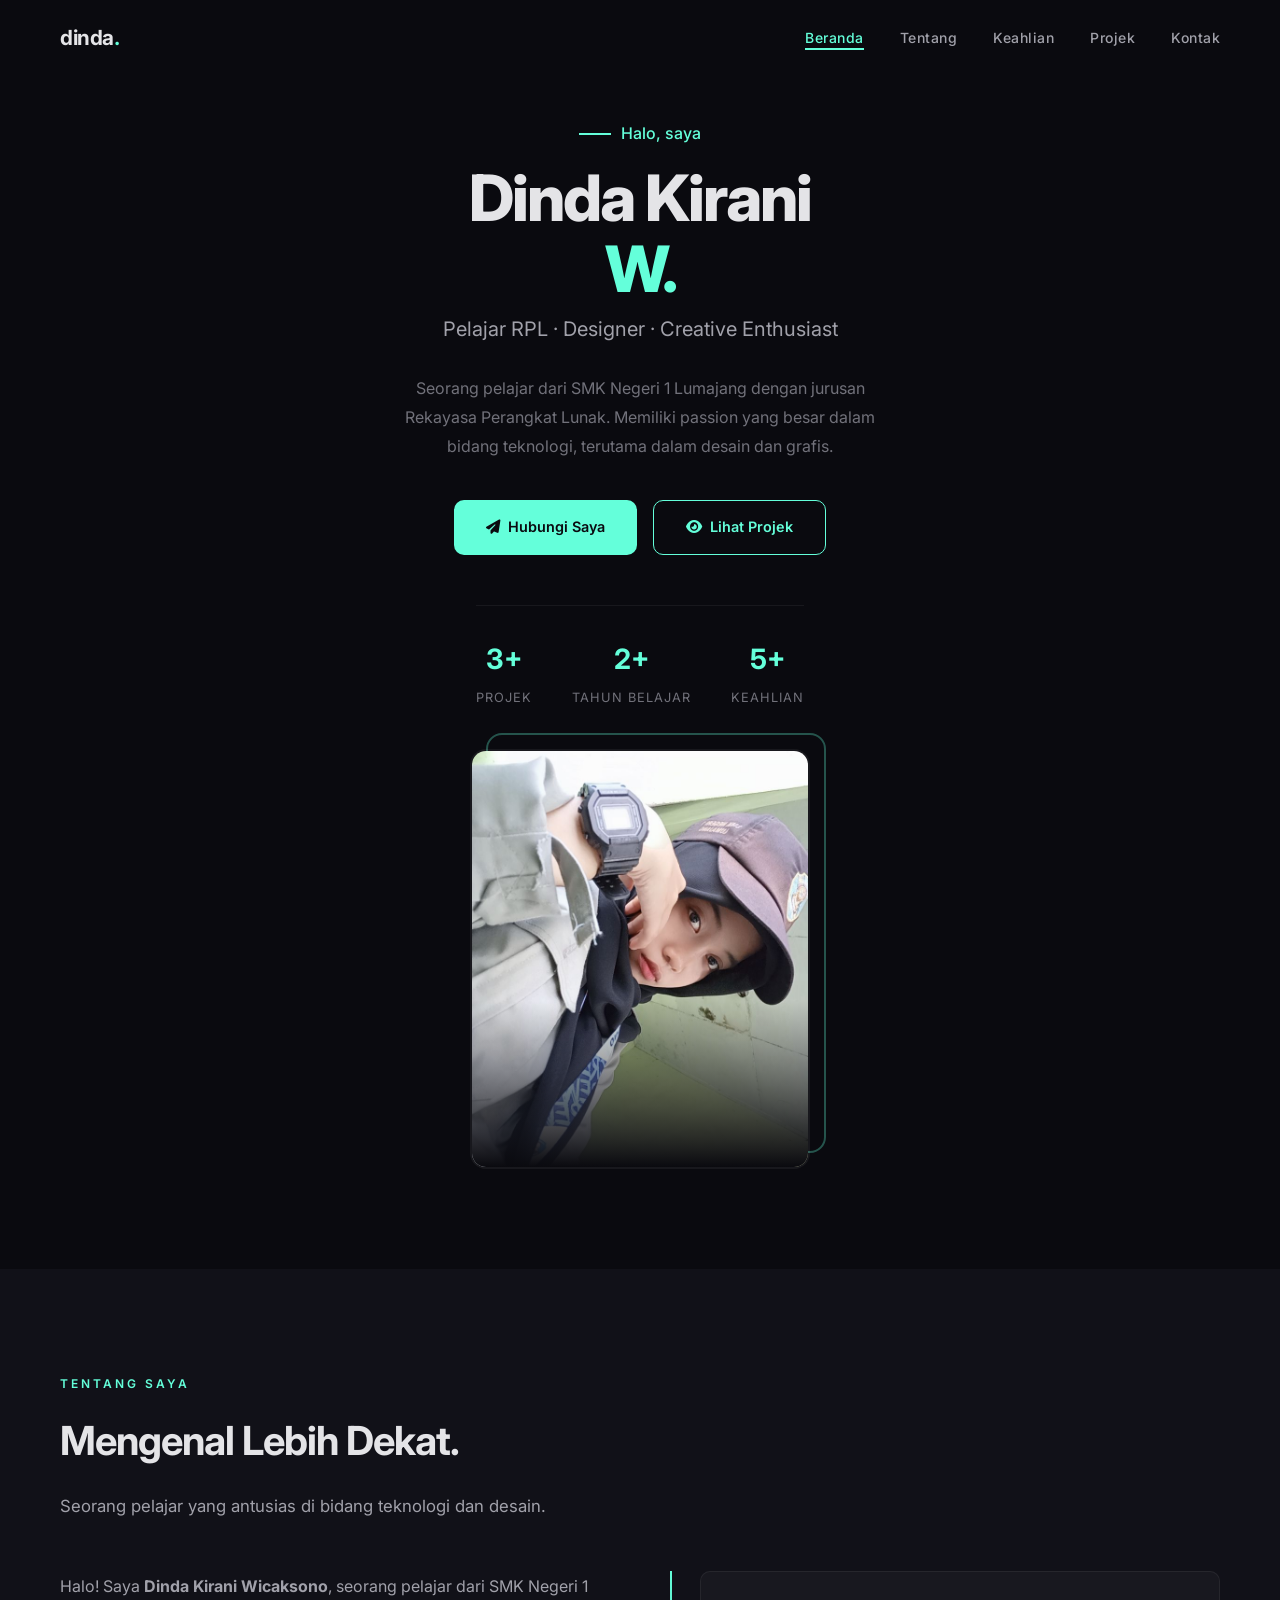
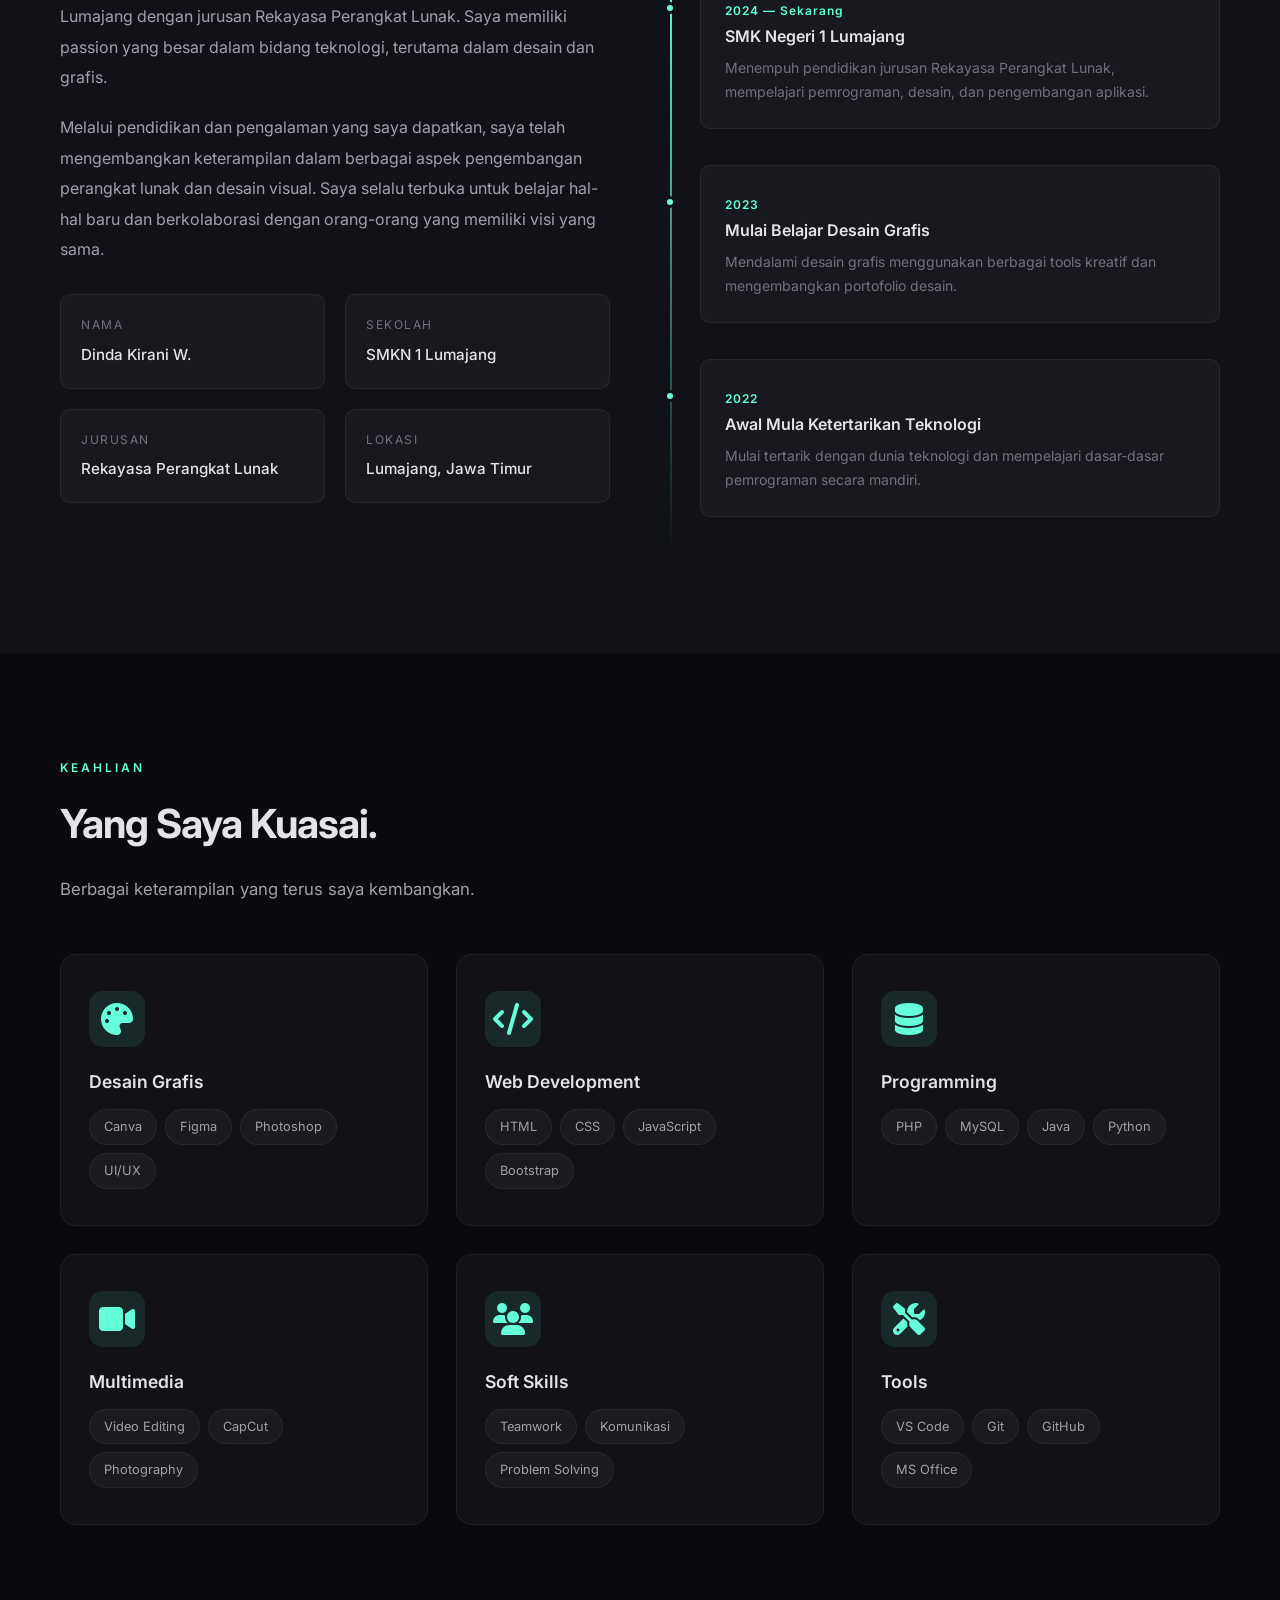
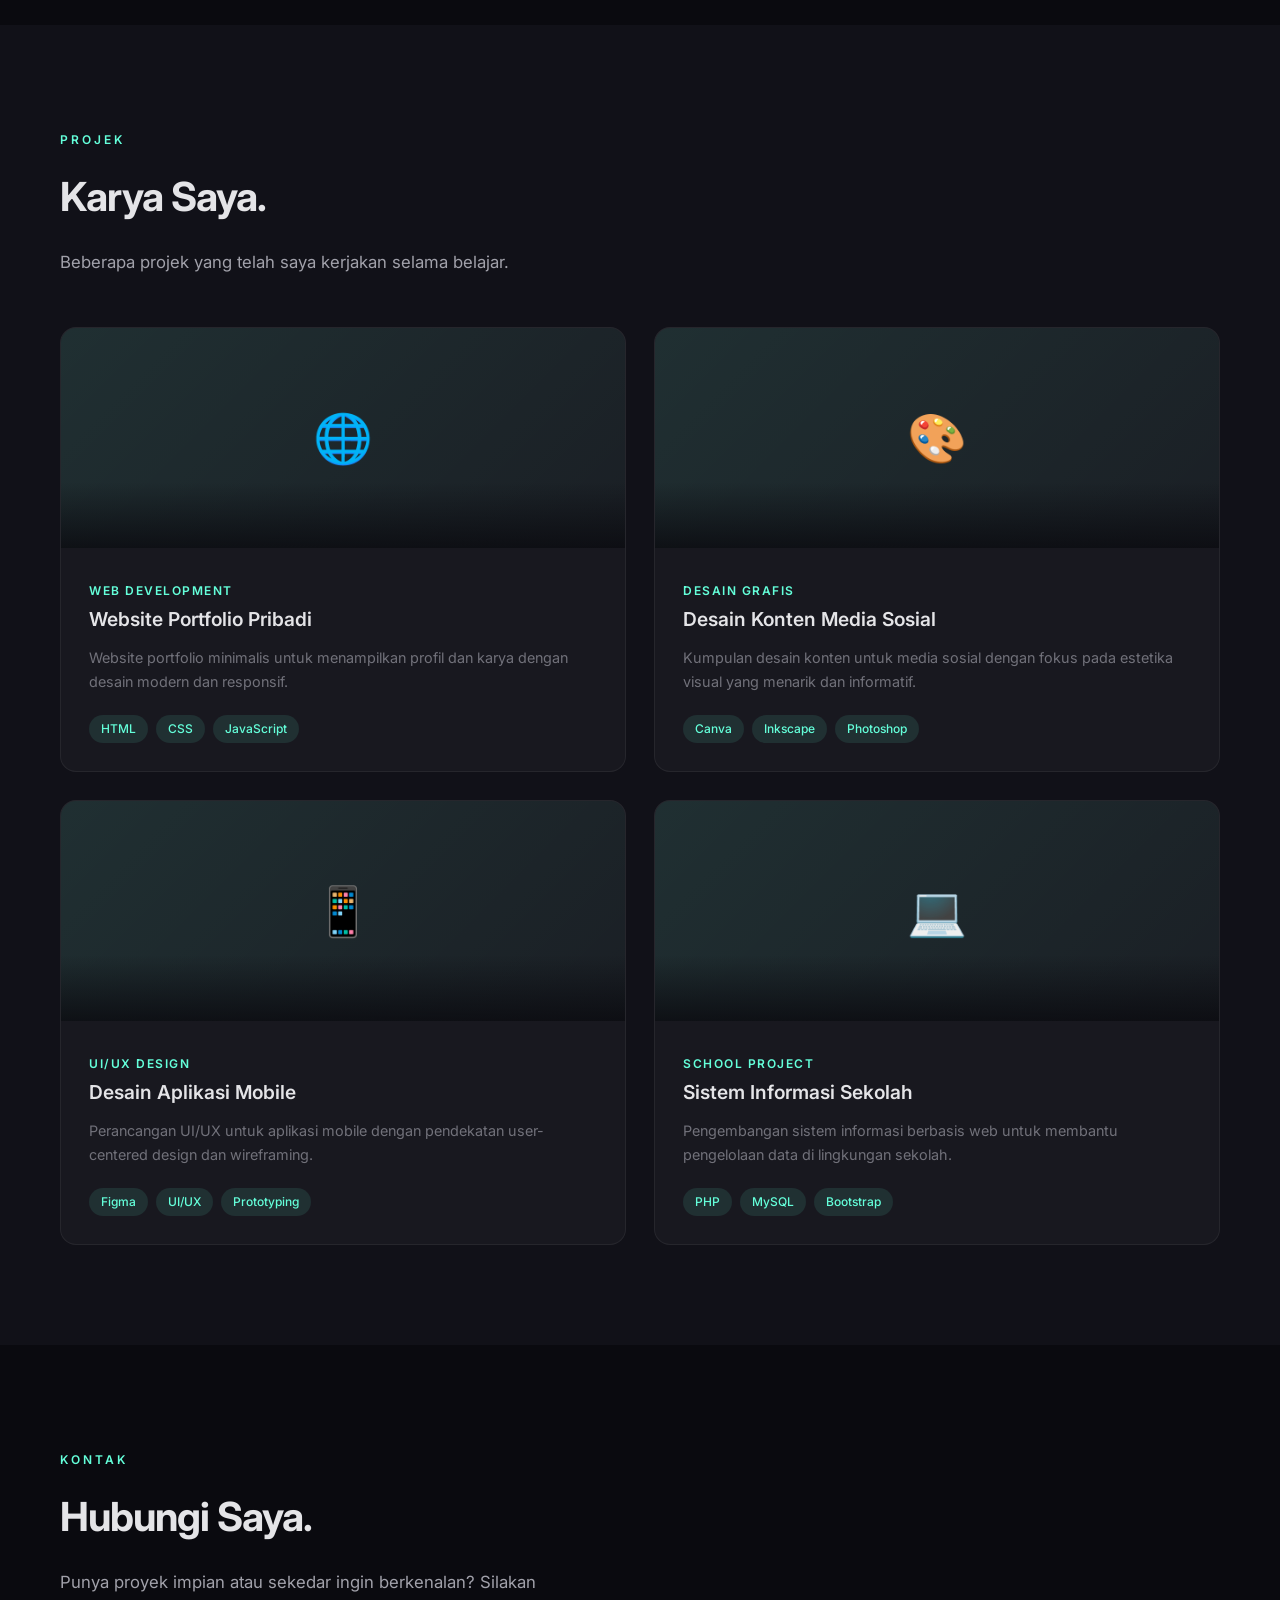
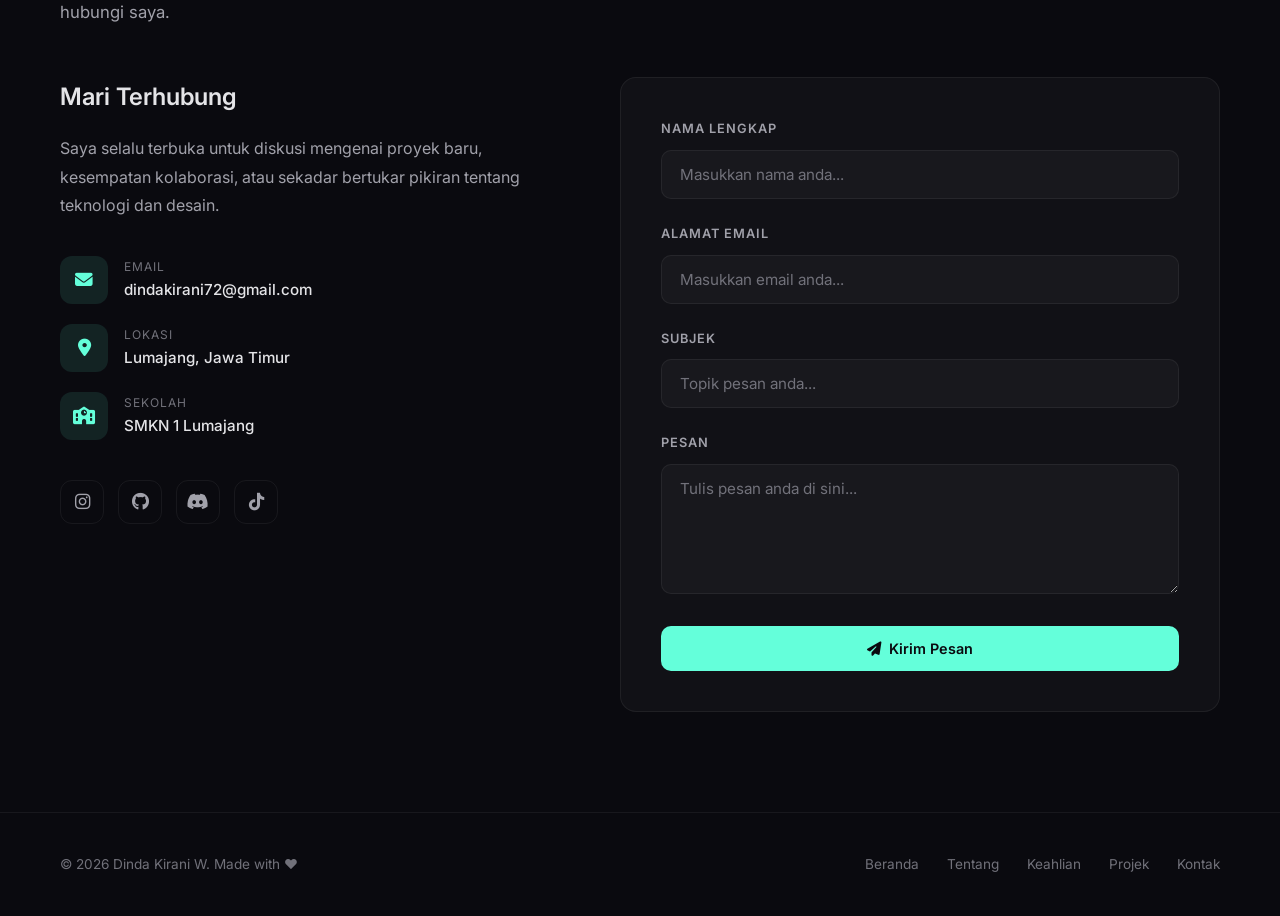
==== commit 29ed89c0: "menghubungkan fitur sosmed" ====
--- a/index.html
+++ b/index.html
@@ -83,7 +83,7 @@
     <div class="about-grid">
       <div class="about-text">
         <p class="reveal">
-          Halo! Saya <strong>Dinda Kirani W</strong>, seorang pelajar dari SMK Negeri 1 Lumajang dengan jurusan
+          Halo! Saya <strong>Dinda Kirani Wicaksono</strong>, seorang pelajar dari SMK Negeri 1 Lumajang dengan jurusan
           Rekayasa Perangkat Lunak. Saya memiliki passion yang besar dalam bidang teknologi, terutama dalam
           desain dan grafis.
         </p>
@@ -98,7 +98,7 @@
         <div class="about-info-grid reveal">
           <div class="info-item">
             <div class="label">Nama</div>
-            <div class="value">Dinda Kirani W</div>
+            <div class="value">Dinda Kirani W.</div>
           </div>
           <div class="info-item">
             <div class="label">Sekolah</div>
@@ -241,7 +241,7 @@
           </p>
           <div class="project-tags">
             <span class="project-tag">Canva</span>
-            <span class="project-tag">Figma</span>
+            <span class="project-tag">Inkscape</span>
             <span class="project-tag">Photoshop</span>
           </div>
         </div>
@@ -296,7 +296,7 @@
             </div>
             <div class="contact-item-text">
               <div class="label">Email</div>
-              <div class="value">dindakirani72@email.com</div>
+              <div class="value">dindakirani72@gmail.com</div>
             </div>
           </div>
           <div class="contact-item">
@@ -320,10 +320,26 @@
         </div>
 
         <div class="social-links">
-          <a href="#" class="social-link" title="Instagram"><i class="fab fa-instagram"></i></a>
-          <a href="#" class="social-link" title="GitHub"><i class="fab fa-github"></i></a>
-          <a href="#" class="social-link" title="LinkedIn"><i class="fab fa-linkedin-in"></i></a>
-          <a href="#" class="social-link" title="TikTok"><i class="fab fa-tiktok"></i></a>
+          <div class="social-link-wrapper">
+            <a href="https://www.instagram.com/rannverss?igsh=MXh5bTVwMjUydjJwZg==" class="social-link" target="_blank"
+              rel="noopener noreferrer"><i class="fab fa-instagram"></i></a>
+            <span class="social-tooltip">@rannverss</span>
+          </div>
+          <div class="social-link-wrapper">
+            <a href="https://github.com/rannverss" class="social-link" target="_blank" rel="noopener noreferrer"><i
+                class="fab fa-github"></i></a>
+            <span class="social-tooltip">rannverss</span>
+          </div>
+          <div class="social-link-wrapper">
+            <a href="https://discord.com/gulaarenn0_88716/1399909980970418269" class="social-link" target="_blank"
+              rel="noopener noreferrer"><i class="fab fa-discord"></i></a>
+            <span class="social-tooltip">gulaarenn0_88716</span>
+          </div>
+          <div class="social-link-wrapper">
+            <a href="https://www.tiktok.com/@rannvrs?_r=1&_t=ZS-94QRIaxC94a" class="social-link" target="_blank"
+              rel="noopener noreferrer"><i class="fab fa-tiktok"></i></a>
+            <span class="social-tooltip">@rannvrs</span>
+          </div>
         </div>
       </div>
 
--- a/style.css
+++ b/style.css
@@ -54,9 +54,11 @@
 ::-webkit-scrollbar {
   width: 6px;
 }
+
 ::-webkit-scrollbar-track {
   background: var(--bg-primary);
 }
+
 ::-webkit-scrollbar-thumb {
   background: var(--text-muted);
   border-radius: 10px;
@@ -184,15 +186,20 @@
 .hero {
   min-height: 100vh;
   display: flex;
+  flex-direction: column;
   align-items: center;
-  justify-content: space-between;
-  gap: 60px;
+  justify-content: center;
+  gap: 40px;
   padding-top: 120px;
+  text-align: center;
 }
 
 .hero-content {
   flex: 1;
   max-width: 600px;
+  display: flex;
+  flex-direction: column;
+  align-items: center;
 }
 
 .hero-greeting {
@@ -202,6 +209,7 @@
   margin-bottom: 16px;
   display: flex;
   align-items: center;
+  justify-content: center;
   gap: 10px;
 }
 
@@ -245,6 +253,7 @@
   display: flex;
   gap: 16px;
   flex-wrap: wrap;
+  justify-content: center;
 }
 
 .btn {
@@ -329,6 +338,7 @@
   margin-top: 50px;
   padding-top: 30px;
   border-top: 1px solid var(--border);
+  justify-content: center;
 }
 
 .stat-item h3 {
@@ -562,14 +572,35 @@
   border: 1px solid var(--border);
   border-radius: var(--radius);
   overflow: hidden;
-  transition: var(--transition);
+  transition: all 0.4s cubic-bezier(0.4, 0, 0.2, 1);
   position: relative;
 }
 
 .project-card:hover {
   transform: translateY(-6px);
-  border-color: var(--border-hover);
-  box-shadow: 0 20px 50px rgba(0, 0, 0, 0.3);
+  border-color: var(--accent);
+  box-shadow:
+    0 0 15px rgba(100, 255, 218, 0.15),
+    0 0 40px rgba(100, 255, 218, 0.1),
+    0 0 80px rgba(100, 255, 218, 0.05),
+    0 20px 60px rgba(0, 0, 0, 0.4);
+}
+
+.project-card::after {
+  content: '';
+  position: absolute;
+  inset: -2px;
+  border-radius: var(--radius);
+  background: radial-gradient(circle at 50% 50%, rgba(100, 255, 218, 0.12), transparent 70%);
+  opacity: 0;
+  transition: opacity 0.5s ease;
+  pointer-events: none;
+  z-index: -1;
+  filter: blur(20px);
+}
+
+.project-card:hover::after {
+  opacity: 1;
 }
 
 .project-image {
@@ -648,7 +679,7 @@
   margin-bottom: 16px;
 }
 
-.contact-info > p {
+.contact-info>p {
   font-size: 1rem;
   color: var(--text-secondary);
   line-height: 1.8;
@@ -700,6 +731,10 @@
 .social-links {
   display: flex;
   gap: 14px;
+}
+
+.social-link-wrapper {
+  position: relative;
 }
 
 .social-link {
@@ -720,6 +755,42 @@
   color: var(--bg-primary);
   border-color: var(--accent);
   transform: translateY(-3px);
+}
+
+.social-tooltip {
+  position: absolute;
+  bottom: calc(100% + 10px);
+  left: 50%;
+  transform: translateX(-50%) translateY(6px);
+  background: var(--bg-secondary);
+  color: var(--accent);
+  font-size: 0.75rem;
+  font-weight: 600;
+  padding: 6px 14px;
+  border-radius: 8px;
+  border: 1px solid var(--border-hover);
+  white-space: nowrap;
+  opacity: 0;
+  visibility: hidden;
+  transition: all 0.25s ease;
+  pointer-events: none;
+  box-shadow: 0 4px 16px rgba(0, 0, 0, 0.4);
+}
+
+.social-tooltip::after {
+  content: '';
+  position: absolute;
+  top: 100%;
+  left: 50%;
+  transform: translateX(-50%);
+  border: 5px solid transparent;
+  border-top-color: var(--border-hover);
+}
+
+.social-link-wrapper:hover .social-tooltip {
+  opacity: 1;
+  visibility: visible;
+  transform: translateX(-50%) translateY(0);
 }
 
 /* Contact Form */
@@ -813,7 +884,7 @@
   opacity: 0;
   transform: translateY(30px);
   transition: opacity 0.7s cubic-bezier(0.4, 0, 0.2, 1),
-              transform 0.7s cubic-bezier(0.4, 0, 0.2, 1);
+    transform 0.7s cubic-bezier(0.4, 0, 0.2, 1);
 }
 
 .reveal.visible {
@@ -821,15 +892,33 @@
   transform: translateY(0);
 }
 
-.reveal-delay-1 { transition-delay: 0.1s; }
-.reveal-delay-2 { transition-delay: 0.2s; }
-.reveal-delay-3 { transition-delay: 0.3s; }
-.reveal-delay-4 { transition-delay: 0.4s; }
+.reveal-delay-1 {
+  transition-delay: 0.1s;
+}
+
+.reveal-delay-2 {
+  transition-delay: 0.2s;
+}
+
+.reveal-delay-3 {
+  transition-delay: 0.3s;
+}
+
+.reveal-delay-4 {
+  transition-delay: 0.4s;
+}
 
 /* Floating animation for decoration */
 @keyframes float {
-  0%, 100% { transform: translate(0, 0); }
-  50% { transform: translate(-8px, -12px); }
+
+  0%,
+  100% {
+    transform: translate(0, 0);
+  }
+
+  50% {
+    transform: translate(-8px, -12px);
+  }
 }
 
 .hero-image-decoration {
@@ -841,18 +930,23 @@
   section {
     padding: 80px 40px;
   }
+
   .navbar {
     padding: 18px 30px;
   }
+
   .navbar.scrolled {
     padding: 14px 30px;
   }
+
   .hero-name {
     font-size: 3rem;
   }
+
   .skills-grid {
     grid-template-columns: repeat(2, 1fr);
   }
+
   .hero-image-wrapper {
     width: 280px;
     height: 350px;
@@ -896,18 +990,12 @@
   }
 
   .hero {
-    flex-direction: column-reverse;
-    text-align: center;
-    gap: 40px;
+    gap: 30px;
     padding-top: 100px;
   }
 
   .hero-content {
     max-width: 100%;
-  }
-
-  .hero-greeting {
-    justify-content: center;
   }
 
   .hero-name {
